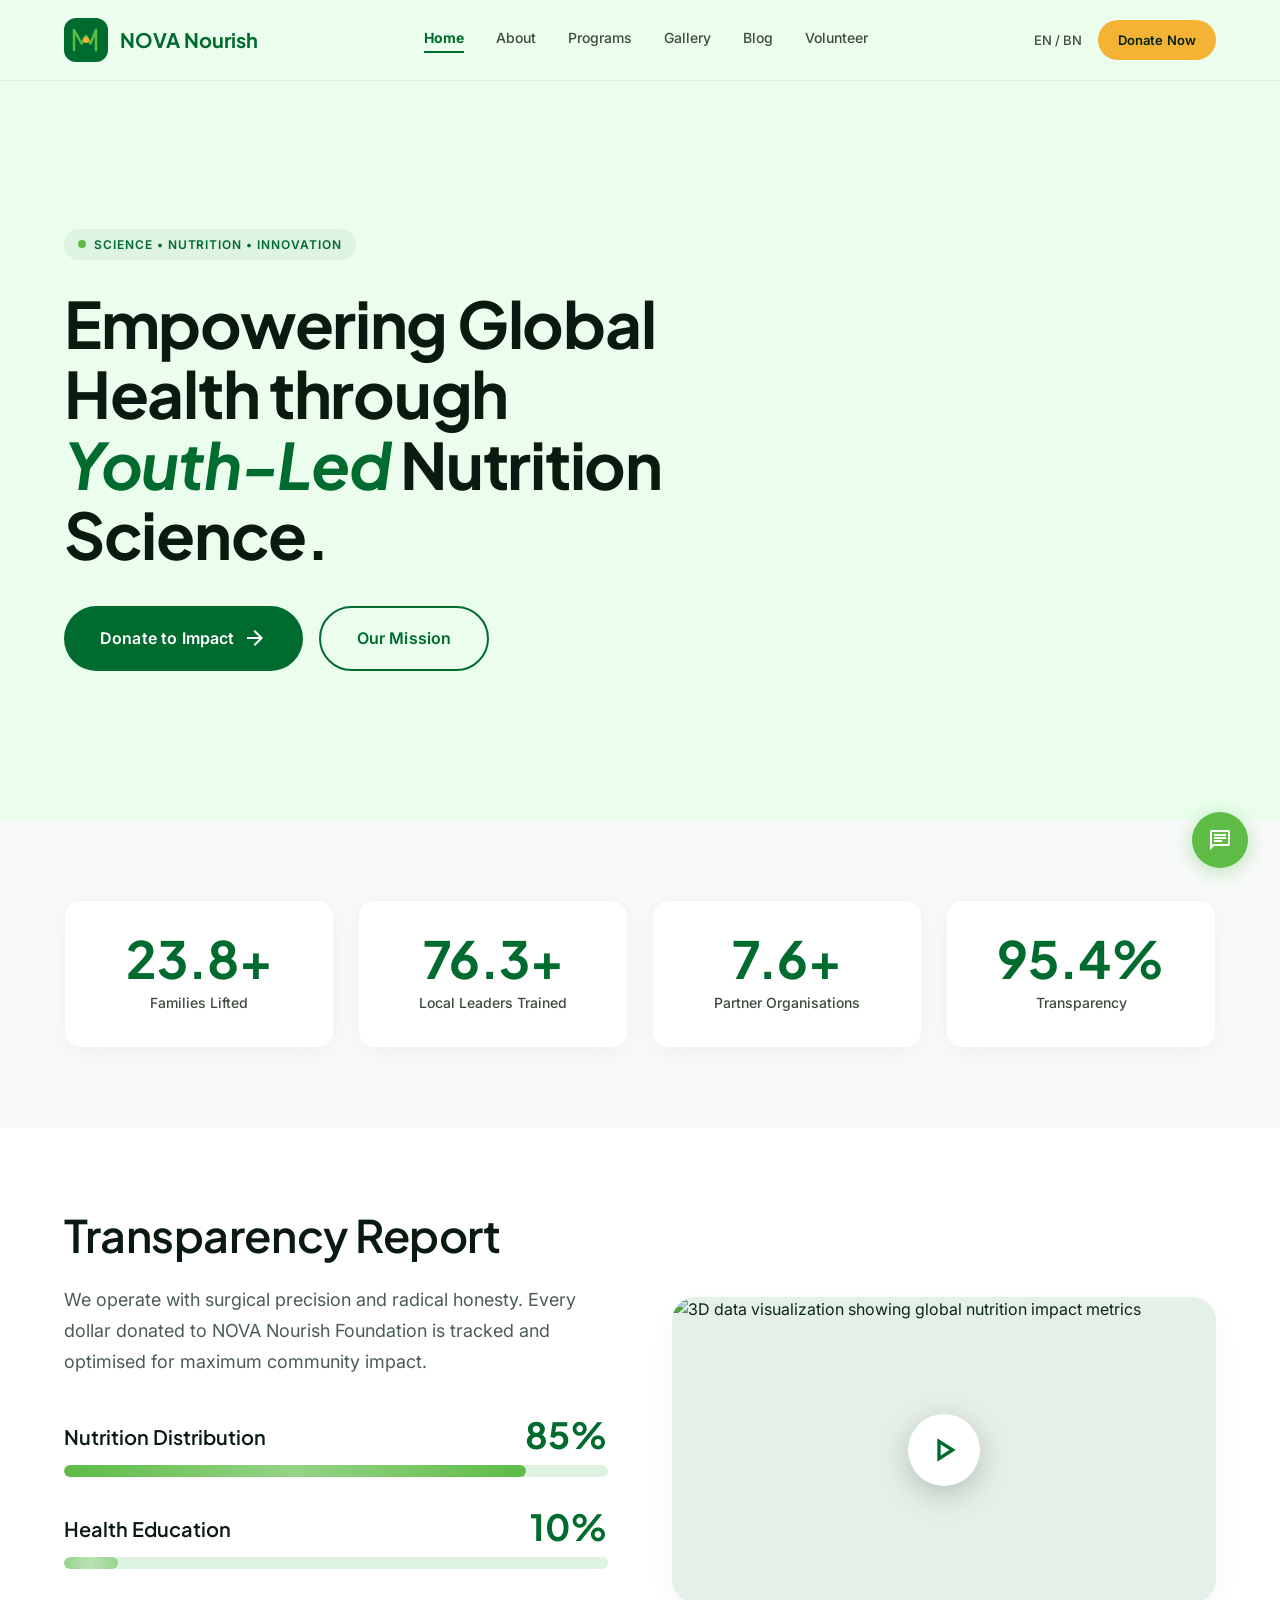
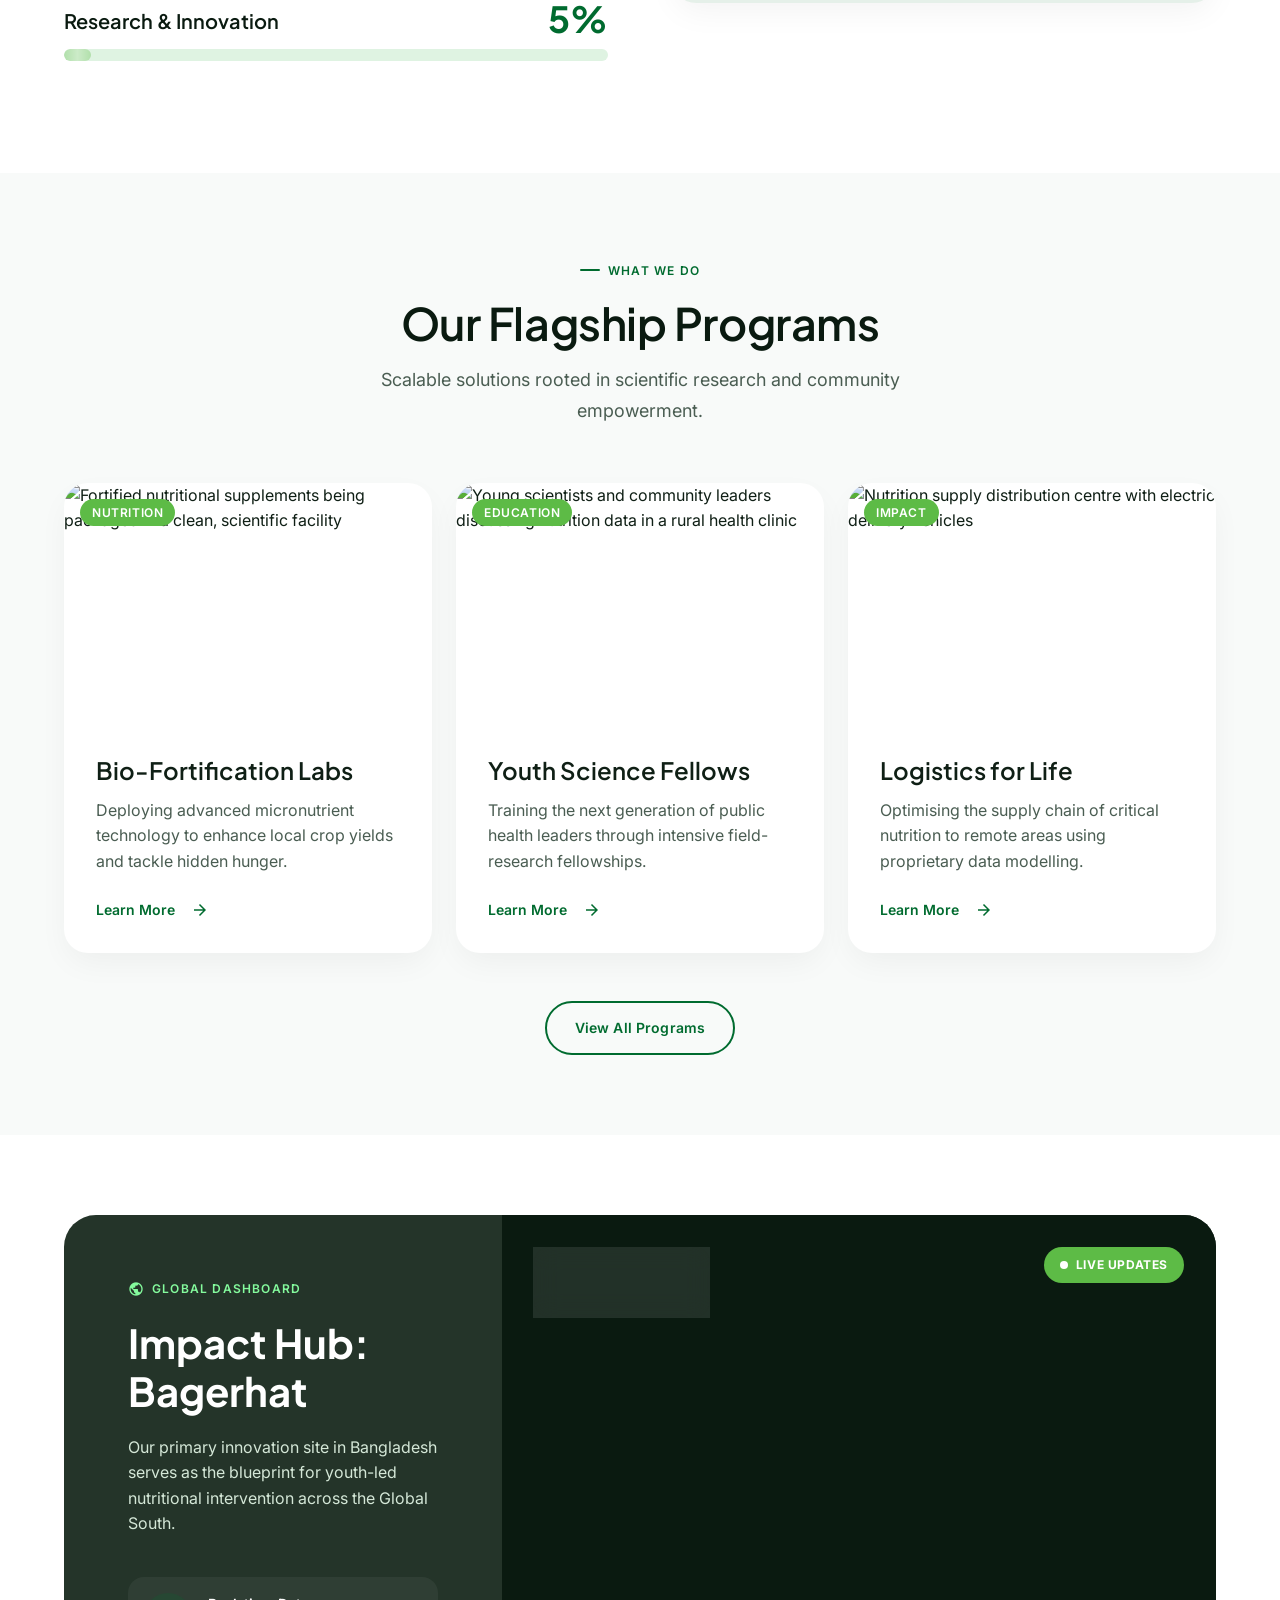
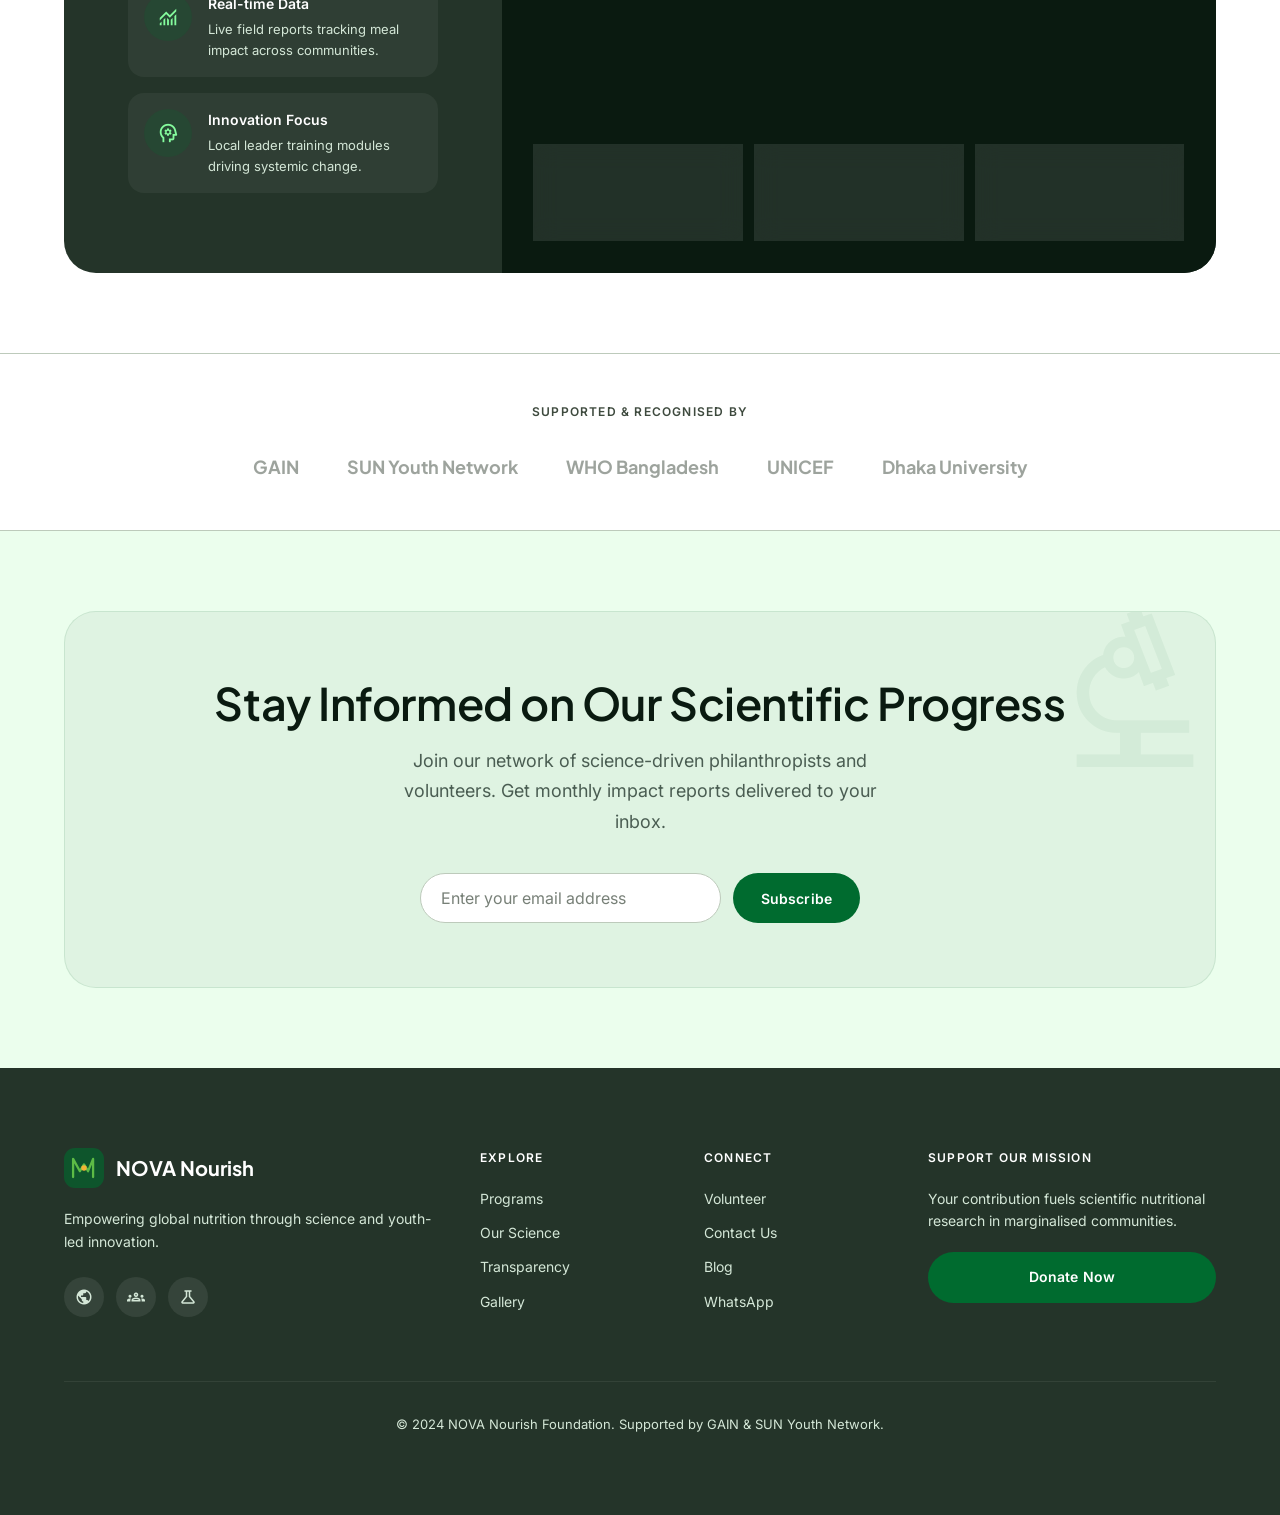
==== index.html @ ddaf90c2 "up" ====
<!DOCTYPE html>
<html lang="en" class="scroll-smooth">
<head>
  <meta charset="UTF-8"/>
  <meta name="viewport" content="width=device-width, initial-scale=1.0"/>
  <title>NOVA Nourish Foundation | Science • Nutrition • Innovation • Impact</title>
  <meta name="description" content="NOVA Nourish Foundation empowers global health through youth-led nutrition science, bio-fortification research, and community-driven impact programs in Bangladesh and beyond."/>
  <meta property="og:title" content="NOVA Nourish Foundation"/>
  <meta property="og:description" content="Empowering Global Health through Youth-Led Nutrition Science."/>

  <!-- Fonts -->
  <link rel="preconnect" href="https://fonts.googleapis.com"/>
  <link rel="preconnect" href="https://fonts.gstatic.com" crossorigin/>
  <link href="https://fonts.googleapis.com/css2?family=Inter:wght@400;500;600;700&family=Plus+Jakarta+Sans:wght@500;600;700;800&family=Material+Symbols+Outlined:opsz,wght,FILL,GRAD@20..48,100..700,0..1,-50..200&display=swap" rel="stylesheet"/>

  <!-- Styles -->
  <link rel="stylesheet" href="css/styles.css"/>
  <link rel="stylesheet" href="css/home.css"/>

  <style>
    /* Inline page overrides */
    .hero { min-height: calc(100vh - 80px); }
  </style>
</head>
<body>

<!-- ===== NAVIGATION ===== -->
<nav class="nav" role="navigation" aria-label="Main Navigation">
  <div class="nav-inner">
    <!-- Logo -->
    <a href="index.html" class="nav-logo" aria-label="NOVA Nourish Home">
      <svg width="44" height="44" viewBox="0 0 44 44" fill="none" aria-hidden="true">
        <rect width="44" height="44" rx="12" fill="#006b2f"/>
        <path d="M10 32V12l7.5 13.5L22 18l4.5 7.5L32 12v20" stroke="#5dbb46" stroke-width="2.5" stroke-linecap="round" stroke-linejoin="round"/>
        <circle cx="22" cy="22" r="3" fill="#f5b335"/>
      </svg>
      <span class="nav-logo-text">NOVA Nourish</span>
    </a>

    <!-- Desktop Links -->
    <div class="nav-links" role="menubar">
      <a href="index.html" class="nav-link" role="menuitem">Home</a>
      <a href="about.html" class="nav-link" role="menuitem">About</a>
      <a href="programs.html" class="nav-link" role="menuitem">Programs</a>
      <a href="gallery.html" class="nav-link" role="menuitem">Gallery</a>
      <a href="blog.html" class="nav-link" role="menuitem">Blog</a>
      <a href="volunteer.html" class="nav-link" role="menuitem">Volunteer</a>
    </div>

    <!-- Actions -->
    <div class="nav-actions">
      <button class="btn-lang" aria-label="Language toggle">EN / BN</button>
      <a href="donate.html" class="btn btn-gold btn-sm" data-donate aria-label="Donate Now">Donate Now</a>
      <button class="nav-hamburger" id="menuToggle" aria-label="Toggle mobile menu" aria-expanded="false">
        <span></span><span></span><span></span>
      </button>
    </div>
  </div>

  <!-- Mobile Menu -->
  <div class="nav-mobile-menu" id="mobileMenu" role="menu">
    <a href="index.html" class="nav-link">Home</a>
    <a href="about.html">About</a>
    <a href="programs.html">Programs</a>
    <a href="gallery.html">Gallery</a>
    <a href="blog.html">Blog</a>
    <a href="volunteer.html">Volunteer</a>
    <a href="donate.html" class="nav-link">Donate Now →</a>
  </div>
</nav>

<!-- ===== MAIN ===== -->
<main>

  <!-- ===== HERO SECTION ===== -->
  <section class="hero hero-section" id="hero" aria-label="Hero">
    <div class="hero-bg">
      <img
        src="https://lh3.googleusercontent.com/aida-public/[base64]"
        alt="Youth volunteers teaching nutrition science to local families in Bangladesh"
        loading="eager"
      />
    </div>
    <div class="hero-content">
      <div class="hero-inner fade-up">
        <div class="hero-eyebrow">
          <span class="hero-eyebrow-dot"></span>
          Science &bull; Nutrition &bull; Innovation
        </div>
        <h1 class="display-lg">
          Empowering Global Health through
          <span class="accent"> Youth-Led</span>
          Nutrition Science.
        </h1>
        <div class="hero-btns">
          <a href="donate.html" class="btn btn-primary btn-lg" data-donate>
            Donate to Impact
            <span class="material-symbols-outlined" aria-hidden="true">arrow_forward</span>
          </a>
          <a href="about.html" class="btn btn-secondary btn-lg">Our Mission</a>
        </div>
      </div>
    </div>
  </section>

  <!-- ===== IMPACT STATS ===== -->
  <section class="section-py bg-muted" aria-label="Impact Statistics">
    <div class="container">
      <div class="grid-4">
        <div class="stat-card fade-up">
          <span class="stat-number" data-counter="25" data-suffix="+">25+</span>
          <p class="stat-label">Families Lifted</p>
        </div>
        <div class="stat-card fade-up">
          <span class="stat-number" data-counter="80" data-suffix="+">80+</span>
          <p class="stat-label">Local Leaders Trained</p>
        </div>
        <div class="stat-card fade-up">
          <span class="stat-number" data-counter="8" data-suffix="+">8+</span>
          <p class="stat-label">Partner Organisations</p>
        </div>
        <div class="stat-card fade-up">
          <span class="stat-number" data-counter="100" data-suffix="%">100%</span>
          <p class="stat-label">Transparency</p>
        </div>
      </div>
    </div>
  </section>

  <!-- ===== TRANSPARENCY REPORT ===== -->
  <section class="section-py transparency-section" aria-label="Transparency Report">
    <div class="container">
      <div class="transparency-content">
        <!-- Text & Progress -->
        <div>
          <h2 class="headline-xl mb-md fade-up" style="color:var(--text-primary)">Transparency Report</h2>
          <p class="body-lg fade-up" style="color:var(--text-secondary); margin-bottom:40px; max-width:520px">
            We operate with surgical precision and radical honesty. Every dollar donated to NOVA Nourish Foundation is tracked and optimised for maximum community impact.
          </p>

          <div class="progress-item fade-up">
            <div class="progress-label-row">
              <span class="progress-name">Nutrition Distribution</span>
              <span class="progress-pct">85%</span>
            </div>
            <div class="progress-track">
              <div class="progress-bar" data-width="85%" style="width:0%"></div>
            </div>
          </div>

          <div class="progress-item fade-up">
            <div class="progress-label-row">
              <span class="progress-name">Health Education</span>
              <span class="progress-pct">10%</span>
            </div>
            <div class="progress-track">
              <div class="progress-bar" data-width="10%" style="width:0%; background:rgba(93,187,70,0.55)"></div>
            </div>
          </div>

          <div class="progress-item fade-up">
            <div class="progress-label-row">
              <span class="progress-name">Research & Innovation</span>
              <span class="progress-pct">5%</span>
            </div>
            <div class="progress-track">
              <div class="progress-bar" data-width="5%" style="width:0%; background:rgba(93,187,70,0.35)"></div>
            </div>
          </div>
        </div>

        <!-- Video Preview -->
        <div class="fade-up">
          <div class="video-preview">
            <img
              src="https://lh3.googleusercontent.com/aida-public/[base64]"
              alt="3D data visualization showing global nutrition impact metrics"
              loading="lazy"
            />
            <div class="video-overlay" role="button" aria-label="Play impact video" tabindex="0">
              <div class="play-btn">
                <span class="material-symbols-outlined" aria-hidden="true">play_arrow</span>
              </div>
            </div>
          </div>
        </div>
      </div>
    </div>
  </section>

  <!-- ===== FLAGSHIP PROGRAMS ===== -->
  <section class="section-py programs-section" id="programs" aria-label="Flagship Programs">
    <div class="container">
      <div class="section-header fade-up">
        <span class="eyebrow">What We Do</span>
        <h2 class="headline-xl">Our Flagship Programs</h2>
        <p class="body-lg">Scalable solutions rooted in scientific research and community empowerment.</p>
      </div>

      <div class="grid-3">
        <!-- Card 1 -->
        <article class="card fade-up" style="display:flex;flex-direction:column;">
          <div class="card-img-wrap">
            <img
              class="card-img"
              src="https://lh3.googleusercontent.com/aida-public/[base64]"
              alt="Fortified nutritional supplements being packaged in a clean, scientific facility"
              loading="lazy"
            />
            <span class="badge badge-green" style="position:absolute;top:16px;left:16px;">NUTRITION</span>
          </div>
          <div class="card-body" style="flex:1;">
            <h3 class="headline-md" style="margin-bottom:12px;">Bio-Fortification Labs</h3>
            <p class="body-md" style="color:var(--text-secondary);flex:1;margin-bottom:24px;">
              Deploying advanced micronutrient technology to enhance local crop yields and tackle hidden hunger.
            </p>
            <a href="programs.html" class="flex items-center gap-sm" style="color:var(--primary);font-weight:600;font-size:14px;transition:gap 0.2s;">
              Learn More <span class="material-symbols-outlined" aria-hidden="true" style="font-size:18px;">arrow_forward</span>
            </a>
          </div>
        </article>

        <!-- Card 2 -->
        <article class="card fade-up" style="display:flex;flex-direction:column;">
          <div class="card-img-wrap">
            <img
              class="card-img"
              src="https://lh3.googleusercontent.com/aida-public/[base64]"
              alt="Young scientists and community leaders discussing nutrition data in a rural health clinic"
              loading="lazy"
            />
            <span class="badge badge-green" style="position:absolute;top:16px;left:16px;">EDUCATION</span>
          </div>
          <div class="card-body" style="flex:1;">
            <h3 class="headline-md" style="margin-bottom:12px;">Youth Science Fellows</h3>
            <p class="body-md" style="color:var(--text-secondary);flex:1;margin-bottom:24px;">
              Training the next generation of public health leaders through intensive field-research fellowships.
            </p>
            <a href="programs.html" class="flex items-center gap-sm" style="color:var(--primary);font-weight:600;font-size:14px;transition:gap 0.2s;">
              Learn More <span class="material-symbols-outlined" aria-hidden="true" style="font-size:18px;">arrow_forward</span>
            </a>
          </div>
        </article>

        <!-- Card 3 -->
        <article class="card fade-up" style="display:flex;flex-direction:column;">
          <div class="card-img-wrap">
            <img
              class="card-img"
              src="https://lh3.googleusercontent.com/aida-public/[base64]"
              alt="Nutrition supply distribution centre with electric delivery vehicles"
              loading="lazy"
            />
            <span class="badge badge-green" style="position:absolute;top:16px;left:16px;">IMPACT</span>
          </div>
          <div class="card-body" style="flex:1;">
            <h3 class="headline-md" style="margin-bottom:12px;">Logistics for Life</h3>
            <p class="body-md" style="color:var(--text-secondary);flex:1;margin-bottom:24px;">
              Optimising the supply chain of critical nutrition to remote areas using proprietary data modelling.
            </p>
            <a href="programs.html" class="flex items-center gap-sm" style="color:var(--primary);font-weight:600;font-size:14px;transition:gap 0.2s;">
              Learn More <span class="material-symbols-outlined" aria-hidden="true" style="font-size:18px;">arrow_forward</span>
            </a>
          </div>
        </article>
      </div>

      <div style="text-align:center;margin-top:48px;">
        <a href="programs.html" class="btn btn-secondary">View All Programs</a>
      </div>
    </div>
  </section>

  <!-- ===== IMPACT HUB MAP ===== -->
  <section class="section-py" style="background:var(--surface-base);" aria-label="Impact Hub">
    <div class="container">
      <div class="impact-map-card fade-up">
        <!-- Info Panel -->
        <div class="impact-map-info">
          <div class="impact-map-eyebrow">
            <span class="material-symbols-outlined" style="font-size:16px;" aria-hidden="true">public</span>
            Global Dashboard
          </div>
          <h2 class="impact-map-title">Impact Hub:<br/>Bagerhat</h2>
          <p class="impact-map-desc">
            Our primary innovation site in Bangladesh serves as the blueprint for youth-led nutritional intervention across the Global South.
          </p>
          <div class="impact-feature">
            <div class="impact-feature-icon">
              <span class="material-symbols-outlined" aria-hidden="true">monitoring</span>
            </div>
            <div>
              <p class="impact-feature-title">Real-time Data</p>
              <p class="impact-feature-desc">Live field reports tracking meal impact across communities.</p>
            </div>
          </div>
          <div class="impact-feature">
            <div class="impact-feature-icon">
              <span class="material-symbols-outlined" aria-hidden="true">psychology</span>
            </div>
            <div>
              <p class="impact-feature-title">Innovation Focus</p>
              <p class="impact-feature-desc">Local leader training modules driving systemic change.</p>
            </div>
          </div>
        </div>

        <!-- Map Visual -->
        <div class="impact-map-visual">
          <div class="map-bg" style="background-image: url('https://lh3.googleusercontent.com/aida-public/[base64]');" aria-hidden="true"></div>
          <div class="map-overlays">
            <div class="map-top">
              <div class="map-chip">
                <p class="map-chip-label">Current Site</p>
                <p class="map-chip-value">Bagerhat District, BD</p>
              </div>
              <div class="live-badge">
                <span class="live-dot" aria-hidden="true"></span>
                Live Updates
              </div>
            </div>
            <div class="map-stats">
              <div class="map-stat">
                <p class="map-stat-label">Active Volunteers</p>
                <p class="map-stat-value">82</p>
              </div>
              <div class="map-stat">
                <p class="map-stat-label">Meals Dispatched</p>
                <p class="map-stat-value">12.4k</p>
              </div>
              <div class="map-stat" style="display:none;" id="mapStatHidden">
                <p class="map-stat-label">Health Index Improvement</p>
                <p class="map-stat-value">+18%</p>
              </div>
            </div>
          </div>
        </div>
      </div>
    </div>
  </section>

  <!-- ===== PARTNERS ===== -->
  <div class="partners-strip" aria-label="Our Partners">
    <p class="partners-label">Supported & Recognised By</p>
    <div class="partners-logos container">
      <span class="partner-logo">GAIN</span>
      <span class="partner-logo">SUN Youth Network</span>
      <span class="partner-logo">WHO Bangladesh</span>
      <span class="partner-logo">UNICEF</span>
      <span class="partner-logo">Dhaka University</span>
    </div>
  </div>

  <!-- ===== NEWSLETTER ===== -->
  <section class="section-py newsletter-section" aria-label="Newsletter Subscription">
    <div class="container">
      <div class="newsletter-card fade-up">
        <h2 class="headline-xl">Stay Informed on Our Scientific Progress</h2>
        <p class="body-lg">Join our network of science-driven philanthropists and volunteers. Get monthly impact reports delivered to your inbox.</p>
        <form class="newsletter-form" action="#" aria-label="Newsletter signup">
          <input
            type="email"
            class="form-input"
            placeholder="Enter your email address"
            aria-label="Email address"
            required
          />
          <button type="submit" class="btn btn-primary">Subscribe</button>
        </form>
      </div>
    </div>
  </section>

</main>

<!-- ===== FOOTER ===== -->
<footer class="footer" role="contentinfo">
  <div class="container">
    <div class="footer-grid">
      <!-- Brand -->
      <div>
        <div class="footer-brand">
          <svg width="40" height="40" viewBox="0 0 44 44" fill="none" aria-hidden="true">
            <rect width="44" height="44" rx="12" fill="#006b2f" opacity="0.6"/>
            <path d="M10 32V12l7.5 13.5L22 18l4.5 7.5L32 12v20" stroke="#5dbb46" stroke-width="2.5" stroke-linecap="round" stroke-linejoin="round"/>
            <circle cx="22" cy="22" r="3" fill="#f5b335"/>
          </svg>
          <span class="footer-brand-name">NOVA Nourish</span>
        </div>
        <p class="footer-tagline">Empowering global nutrition through science and youth-led innovation.</p>
        <div class="footer-socials">
          <a href="#" class="footer-social-btn" aria-label="Facebook">
            <span class="material-symbols-outlined" style="font-size:18px;" aria-hidden="true">public</span>
          </a>
          <a href="#" class="footer-social-btn" aria-label="Twitter">
            <span class="material-symbols-outlined" style="font-size:18px;" aria-hidden="true">groups</span>
          </a>
          <a href="#" class="footer-social-btn" aria-label="Science Network">
            <span class="material-symbols-outlined" style="font-size:18px;" aria-hidden="true">science</span>
          </a>
        </div>
      </div>

      <!-- Explore -->
      <div>
        <h4 class="footer-col-title">Explore</h4>
        <nav class="footer-links" aria-label="Explore navigation">
          <a href="programs.html">Programs</a>
          <a href="about.html">Our Science</a>
          <a href="about.html#transparency">Transparency</a>
          <a href="gallery.html">Gallery</a>
        </nav>
      </div>

      <!-- Connect -->
      <div>
        <h4 class="footer-col-title">Connect</h4>
        <nav class="footer-links" aria-label="Connect navigation">
          <a href="volunteer.html">Volunteer</a>
          <a href="volunteer.html#contact">Contact Us</a>
          <a href="blog.html">Blog</a>
          <a href="https://wa.me/yournumber">WhatsApp</a>
        </nav>
      </div>

      <!-- Support -->
      <div>
        <h4 class="footer-col-title">Support Our Mission</h4>
        <p style="font-size:14px;color:var(--surface-variant);margin-bottom:20px;line-height:1.6;">
          Your contribution fuels scientific nutritional research in marginalised communities.
        </p>
        <a href="donate.html" class="btn btn-primary w-full" style="justify-content:center;" data-donate>Donate Now</a>
      </div>
    </div>

    <div class="footer-bottom">
      <p>© 2024 NOVA Nourish Foundation. Supported by GAIN &amp; SUN Youth Network.</p>
    </div>
  </div>
</footer>

<!-- WhatsApp FAB -->
<a href="https://wa.me/yournumber" class="fab-whatsapp" aria-label="Chat on WhatsApp" target="_blank" rel="noopener">
  <span class="material-symbols-outlined" aria-hidden="true">chat</span>
</a>

<!-- Scripts -->
<script src="js/main.js"></script>
<script>
  // Show 3rd map stat on wider screens
  const mapStatHidden = document.getElementById('mapStatHidden');
  if (mapStatHidden && window.innerWidth >= 640) {
    mapStatHidden.style.display = 'block';
  }
</script>
</body>
</html>
---- css/styles.css ----
/* ==========================================================================
   NOVA Nourish Foundation — Vitality Science Design System
   ========================================================================== */

@import url('https://fonts.googleapis.com/css2?family=Inter:wght@400;500;600;700&family=Plus+Jakarta+Sans:wght@500;600;700;800&family=Material+Symbols+Outlined:opsz,wght,FILL,GRAD@20..48,100..700,0..1,-50..200&display=swap');

/* --------------------------------------------------------------------------
   CSS Custom Properties (Design Tokens)
   -------------------------------------------------------------------------- */
:root {
  /* Core Colors */
  --primary:              #006b2f;
  --primary-container:    #00873d;
  --on-primary:           #ffffff;
  --on-primary-container: #f7fff3;
  --primary-fixed:        #84fb9d;
  --primary-fixed-dim:    #67de84;
  --on-primary-fixed:     #00210a;
  --on-primary-fixed-variant: #005323;

  --secondary:            #106c44;
  --secondary-container:  #9ef1be;
  --on-secondary:         #ffffff;
  --on-secondary-container: #187048;

  --tertiary:             #7b5500;
  --tertiary-container:   #9b6c00;
  --on-tertiary:          #ffffff;

  --fresh-leaf:           #5dbb46;
  --nova-gold:            #f5b335;

  /* Surface Colors */
  --surface:              #ebfeed;
  --surface-bright:       #ebfeed;
  --surface-dim:          #ccdfce;
  --surface-muted:        #F8FAF9;
  --surface-base:         #ffffff;
  --surface-container:    #dff3e2;
  --surface-container-low: #e5f9e7;
  --surface-container-high: #daeddc;
  --surface-container-highest: #d4e7d7;
  --surface-variant:      #d4e7d7;
  --surface-tint:         #006d30;
  --background:           #ebfeed;

  /* Text Colors */
  --on-surface:           #0f1f15;
  --on-surface-variant:   #3e4a3e;
  --on-background:        #0f1f15;
  --text-primary:         #0a1a10;
  --text-secondary:       #4a5d52;
  --inverse-surface:      #243429;
  --inverse-on-surface:   #e2f6e5;
  --inverse-primary:      #67de84;

  /* Outline */
  --outline:              #6e7a6d;
  --outline-variant:      #bdcabb;

  /* Error */
  --error:                #ba1a1a;
  --error-container:      #ffdad6;
  --on-error:             #ffffff;
  --on-error-container:   #93000a;

  /* Typography */
  --font-display:         'Plus Jakarta Sans', sans-serif;
  --font-body:            'Inter', sans-serif;

  /* Spacing */
  --space-xs:             8px;
  --space-sm:             16px;
  --space-md:             24px;
  --space-lg:             48px;
  --space-xl:             80px;
  --gutter:               24px;
  --margin-mobile:        20px;
  --margin-desktop:       64px;
  --container-max:        1280px;

  /* Shadows */
  --shadow-soft:          0 12px 32px -4px rgba(10, 26, 16, 0.05);
  --shadow-card:          0 4px 20px rgba(0,0,0,0.04);
  --shadow-modal:         0 10px 30px rgba(0,0,0,0.08);

  /* Border Radius */
  --radius-sm:            4px;
  --radius-md:            8px;
  --radius-lg:            12px;
  --radius-xl:            16px;
  --radius-2xl:           24px;
  --radius-full:          9999px;

  /* Transitions */
  --transition-fast:      150ms ease;
  --transition-base:      200ms ease;
  --transition-slow:      500ms ease;
}

/* --------------------------------------------------------------------------
   Reset & Base
   -------------------------------------------------------------------------- */
*, *::before, *::after {
  box-sizing: border-box;
  margin: 0;
  padding: 0;
}

html {
  scroll-behavior: smooth;
  font-size: 16px;
}

body {
  font-family: var(--font-body);
  background-color: var(--surface);
  color: var(--on-surface);
  line-height: 1.6;
  -webkit-font-smoothing: antialiased;
  -moz-osx-font-smoothing: grayscale;
}

img {
  display: block;
  max-width: 100%;
}

a {
  text-decoration: none;
  color: inherit;
}

ul, ol {
  list-style: none;
}

button {
  cursor: pointer;
  border: none;
  background: none;
  font-family: inherit;
}

input, textarea, select {
  font-family: inherit;
  outline: none;
}

/* --------------------------------------------------------------------------
   Material Symbols
   -------------------------------------------------------------------------- */
.material-symbols-outlined {
  font-variation-settings: 'FILL' 0, 'wght' 400, 'GRAD' 0, 'opsz' 24;
  vertical-align: middle;
  display: inline-flex;
  align-items: center;
  justify-content: center;
}

/* --------------------------------------------------------------------------
   Typography Scale
   -------------------------------------------------------------------------- */
.display-lg {
  font-family: var(--font-display);
  font-size: clamp(40px, 5vw, 64px);
  font-weight: 700;
  line-height: 1.1;
  letter-spacing: -0.02em;
}

.headline-xl {
  font-family: var(--font-display);
  font-size: clamp(32px, 3.5vw, 48px);
  font-weight: 600;
  line-height: 1.2;
  letter-spacing: -0.01em;
}

.headline-lg {
  font-family: var(--font-display);
  font-size: 32px;
  font-weight: 600;
  line-height: 1.25;
}

.headline-md {
  font-family: var(--font-display);
  font-size: 24px;
  font-weight: 600;
  line-height: 1.3;
}

.headline-sm {
  font-family: var(--font-display);
  font-size: 20px;
  font-weight: 600;
  line-height: 1.3;
}

.body-lg {
  font-size: 18px;
  font-weight: 400;
  line-height: 1.7;
}

.body-md {
  font-size: 16px;
  font-weight: 400;
  line-height: 1.6;
}

.label-lg {
  font-size: 16px;
  font-weight: 600;
  letter-spacing: 0.01em;
}

.label-md {
  font-size: 14px;
  font-weight: 500;
  letter-spacing: 0.01em;
}

.label-sm {
  font-size: 12px;
  font-weight: 600;
  letter-spacing: 0.05em;
}

/* --------------------------------------------------------------------------
   Layout Utilities
   -------------------------------------------------------------------------- */
.container {
  max-width: var(--container-max);
  margin-inline: auto;
  padding-inline: var(--margin-mobile);
}

@media (min-width: 768px) {
  .container {
    padding-inline: var(--margin-desktop);
  }
}

.section-py {
  padding-block: var(--space-lg);
}

@media (min-width: 768px) {
  .section-py {
    padding-block: var(--space-xl);
  }
}

/* --------------------------------------------------------------------------
   Navigation
   -------------------------------------------------------------------------- */
.nav {
  position: fixed;
  top: 0;
  width: 100%;
  z-index: 100;
  background: rgba(235, 254, 237, 0.85);
  backdrop-filter: blur(20px);
  -webkit-backdrop-filter: blur(20px);
  border-bottom: 1px solid rgba(110, 122, 109, 0.1);
  transition: background var(--transition-base), box-shadow var(--transition-base);
}

.nav.scrolled {
  background: rgba(235, 254, 237, 0.95);
  box-shadow: 0 2px 20px rgba(0,0,0,0.05);
}

.nav-inner {
  display: flex;
  justify-content: space-between;
  align-items: center;
  height: 80px;
  max-width: var(--container-max);
  margin-inline: auto;
  padding-inline: var(--margin-mobile);
}

@media (min-width: 768px) {
  .nav-inner {
    padding-inline: var(--margin-desktop);
  }
}

.nav-logo {
  display: flex;
  align-items: center;
  gap: 12px;
  text-decoration: none;
}

.nav-logo img {
  height: 48px;
  width: auto;
}

.nav-logo-text {
  font-family: var(--font-display);
  font-size: 20px;
  font-weight: 700;
  color: var(--primary);
  display: none;
}

@media (min-width: 1024px) {
  .nav-logo-text {
    display: block;
  }
}

.nav-links {
  display: none;
  gap: 32px;
  align-items: center;
}

@media (min-width: 768px) {
  .nav-links {
    display: flex;
  }
}

.nav-link {
  font-size: 14px;
  font-weight: 500;
  color: var(--on-surface-variant);
  text-decoration: none;
  transition: color var(--transition-base);
  position: relative;
  padding-bottom: 4px;
}

.nav-link::after {
  content: '';
  position: absolute;
  bottom: 0;
  left: 0;
  width: 0;
  height: 2px;
  background: var(--primary);
  transition: width var(--transition-base);
}

.nav-link:hover {
  color: var(--primary);
}

.nav-link:hover::after,
.nav-link.active::after {
  width: 100%;
}

.nav-link.active {
  color: var(--primary);
  font-weight: 700;
}

.nav-actions {
  display: flex;
  align-items: center;
  gap: 16px;
}

.btn-lang {
  font-size: 13px;
  font-weight: 500;
  color: var(--on-surface-variant);
  display: none;
}

@media (min-width: 640px) {
  .btn-lang {
    display: block;
  }
}

/* Mobile Menu */
.nav-hamburger {
  display: flex;
  flex-direction: column;
  gap: 5px;
  cursor: pointer;
  padding: 8px;
}

@media (min-width: 768px) {
  .nav-hamburger {
    display: none;
  }
}

.nav-hamburger span {
  display: block;
  width: 24px;
  height: 2px;
  background: var(--on-surface);
  transition: var(--transition-base);
  border-radius: 2px;
}

.nav-hamburger.open span:nth-child(1) {
  transform: translateY(7px) rotate(45deg);
}
.nav-hamburger.open span:nth-child(2) {
  opacity: 0;
}
.nav-hamburger.open span:nth-child(3) {
  transform: translateY(-7px) rotate(-45deg);
}

.nav-mobile-menu {
  display: none;
  background: rgba(235, 254, 237, 0.98);
  backdrop-filter: blur(20px);
  padding: 24px var(--margin-mobile);
  border-top: 1px solid var(--outline-variant);
}

.nav-mobile-menu.open {
  display: block;
}

.nav-mobile-menu a {
  display: block;
  padding: 12px 0;
  font-size: 16px;
  font-weight: 500;
  color: var(--on-surface-variant);
  border-bottom: 1px solid var(--outline-variant);
  transition: color var(--transition-base);
}

.nav-mobile-menu a:hover,
.nav-mobile-menu a.active {
  color: var(--primary);
}

/* --------------------------------------------------------------------------
   Buttons
   -------------------------------------------------------------------------- */
.btn {
  display: inline-flex;
  align-items: center;
  justify-content: center;
  gap: 8px;
  padding: 14px 28px;
  border-radius: var(--radius-full);
  font-family: var(--font-body);
  font-size: 14px;
  font-weight: 600;
  letter-spacing: 0.01em;
  cursor: pointer;
  transition: all var(--transition-base);
  white-space: nowrap;
  text-decoration: none;
  border: none;
}

.btn-primary {
  background: var(--primary);
  color: var(--on-primary);
}

.btn-primary:hover {
  background: var(--primary-container);
  box-shadow: 0 8px 24px rgba(0, 107, 47, 0.3);
  transform: translateY(-1px);
}

.btn-primary:active {
  transform: translateY(0) scale(0.98);
}

.btn-secondary {
  background: transparent;
  color: var(--primary);
  border: 2px solid var(--primary);
}

.btn-secondary:hover {
  background: rgba(0, 107, 47, 0.05);
}

.btn-gold {
  background: var(--nova-gold);
  color: var(--on-primary-fixed);
}

.btn-gold:hover {
  box-shadow: 0 8px 24px rgba(245, 179, 53, 0.35);
  transform: scale(1.04);
}

.btn-gold:active {
  transform: scale(0.96);
}

.btn-sm {
  padding: 10px 20px;
  font-size: 13px;
}

.btn-lg {
  padding: 18px 36px;
  font-size: 16px;
}

/* --------------------------------------------------------------------------
   Cards
   -------------------------------------------------------------------------- */
.card {
  background: var(--surface-base);
  border-radius: var(--radius-2xl);
  box-shadow: var(--shadow-soft);
  overflow: hidden;
  transition: transform var(--transition-base), box-shadow var(--transition-base);
}

.card:hover {
  transform: translateY(-4px);
  box-shadow: 0 20px 48px rgba(10, 26, 16, 0.1);
}

.card-img {
  width: 100%;
  height: 240px;
  object-fit: cover;
  transition: transform var(--transition-slow);
}

.card:hover .card-img {
  transform: scale(1.05);
}

.card-img-wrap {
  overflow: hidden;
  position: relative;
}

.card-body {
  padding: 32px;
  display: flex;
  flex-direction: column;
  flex: 1;
}

/* --------------------------------------------------------------------------
   Badge / Chip
   -------------------------------------------------------------------------- */
.badge {
  display: inline-flex;
  align-items: center;
  padding: 4px 12px;
  border-radius: var(--radius-full);
  font-size: 12px;
  font-weight: 600;
  letter-spacing: 0.05em;
}

.badge-green {
  background: var(--fresh-leaf);
  color: var(--on-primary);
}

.badge-primary {
  background: rgba(0, 107, 47, 0.1);
  color: var(--primary);
}

.badge-gold {
  background: rgba(245, 179, 53, 0.15);
  color: #7b5500;
}

/* --------------------------------------------------------------------------
   Forms
   -------------------------------------------------------------------------- */
.form-input {
  width: 100%;
  padding: 14px 20px;
  border: 1px solid var(--outline-variant);
  border-radius: var(--radius-full);
  font-size: 16px;
  color: var(--on-surface);
  background: var(--surface-base);
  transition: border-color var(--transition-base), box-shadow var(--transition-base);
}

.form-input:focus {
  border-color: var(--primary);
  box-shadow: 0 0 0 3px rgba(0, 107, 47, 0.12);
}

.form-input::placeholder {
  color: var(--on-surface-variant);
  opacity: 0.7;
}

.form-label {
  display: block;
  font-size: 14px;
  font-weight: 500;
  color: var(--on-surface-variant);
  margin-bottom: 6px;
}

.form-select {
  appearance: none;
  background-image: url("data:image/svg+xml,%3Csvg xmlns='http://www.w3.org/2000/svg' width='16' height='16' viewBox='0 0 24 24' fill='none' stroke='%233e4a3e' stroke-width='2'%3E%3Cpolyline points='6 9 12 15 18 9'%3E%3C/polyline%3E%3C/svg%3E");
  background-repeat: no-repeat;
  background-position: right 16px center;
  padding-right: 48px;
}

textarea.form-input {
  border-radius: var(--radius-lg);
  resize: vertical;
  min-height: 120px;
}

/* --------------------------------------------------------------------------
   Progress Bars
   -------------------------------------------------------------------------- */
.progress-track {
  height: 12px;
  background: var(--surface-container);
  border-radius: var(--radius-full);
  overflow: hidden;
  position: relative;
}

.progress-bar {
  height: 100%;
  border-radius: var(--radius-full);
  background: var(--fresh-leaf);
  position: relative;
  transition: width 1.2s cubic-bezier(0.25, 1, 0.5, 1);
}

.progress-bar::after {
  content: '';
  position: absolute;
  inset: 0;
  background: linear-gradient(90deg, transparent, rgba(255,255,255,0.35), transparent);
  animation: sweep 2.5s infinite;
}

@keyframes sweep {
  0% { transform: translateX(-200%); }
  100% { transform: translateX(200%); }
}

/* --------------------------------------------------------------------------
   Section Header
   -------------------------------------------------------------------------- */
.section-header {
  text-align: center;
  margin-bottom: 56px;
}

.section-header .eyebrow {
  display: inline-flex;
  align-items: center;
  gap: 8px;
  font-size: 12px;
  font-weight: 600;
  letter-spacing: 0.1em;
  text-transform: uppercase;
  color: var(--primary);
  margin-bottom: 16px;
}

.section-header .eyebrow::before {
  content: '';
  display: inline-block;
  width: 20px;
  height: 2px;
  background: var(--primary);
  border-radius: 2px;
}

.section-header h2 {
  color: var(--text-primary);
  margin-bottom: 16px;
}

.section-header p {
  color: var(--text-secondary);
  max-width: 600px;
  margin-inline: auto;
}

/* --------------------------------------------------------------------------
   Stats
   -------------------------------------------------------------------------- */
.stat-card {
  background: var(--surface-base);
  padding: 32px 24px;
  border-radius: var(--radius-xl);
  text-align: center;
  box-shadow: var(--shadow-card);
  border: 1px solid rgba(110, 122, 109, 0.08);
  transition: transform var(--transition-base);
}

.stat-card:hover {
  transform: translateY(-4px);
}

.stat-number {
  font-family: var(--font-display);
  font-size: clamp(40px, 4vw, 56px);
  font-weight: 700;
  color: var(--primary);
  line-height: 1;
  margin-bottom: 8px;
  display: block;
  transition: transform var(--transition-base);
}

.stat-card:hover .stat-number {
  transform: scale(1.1);
}

.stat-label {
  font-size: 14px;
  font-weight: 500;
  color: var(--on-surface-variant);
}

/* --------------------------------------------------------------------------
   Footer
   -------------------------------------------------------------------------- */
.footer {
  background: var(--inverse-surface);
  color: var(--surface-base);
  padding-block: var(--space-xl);
}

.footer-grid {
  display: grid;
  grid-template-columns: 1fr;
  gap: 40px;
}

@media (min-width: 768px) {
  .footer-grid {
    grid-template-columns: 2fr 1fr 1fr 1.5fr;
    gap: 32px;
  }
}

.footer-brand {
  display: flex;
  align-items: center;
  gap: 12px;
  margin-bottom: 20px;
}

.footer-brand img {
  height: 40px;
  width: auto;
  filter: brightness(0) invert(1);
}

.footer-brand-name {
  font-family: var(--font-display);
  font-size: 20px;
  font-weight: 700;
}

.footer-tagline {
  font-size: 14px;
  color: var(--surface-variant);
  line-height: 1.6;
  margin-bottom: 24px;
}

.footer-socials {
  display: flex;
  gap: 12px;
}

.footer-social-btn {
  width: 40px;
  height: 40px;
  border-radius: 50%;
  background: rgba(255,255,255,0.08);
  display: flex;
  align-items: center;
  justify-content: center;
  color: var(--surface-variant);
  transition: all var(--transition-base);
  text-decoration: none;
}

.footer-social-btn:hover {
  background: var(--primary);
  color: white;
}

.footer-col-title {
  font-size: 12px;
  font-weight: 600;
  letter-spacing: 0.1em;
  text-transform: uppercase;
  color: var(--on-primary);
  margin-bottom: 20px;
}

.footer-links {
  display: flex;
  flex-direction: column;
  gap: 12px;
}

.footer-links a {
  font-size: 14px;
  color: var(--surface-variant);
  transition: color var(--transition-base);
  text-decoration: none;
}

.footer-links a:hover {
  color: var(--primary-fixed-dim);
}

.footer-bottom {
  margin-top: 64px;
  padding-top: 32px;
  border-top: 1px solid rgba(110, 122, 109, 0.2);
  text-align: center;
  font-size: 13px;
  color: var(--surface-variant);
}

/* --------------------------------------------------------------------------
   WhatsApp FAB
   -------------------------------------------------------------------------- */
.fab-whatsapp {
  position: fixed;
  bottom: 32px;
  right: 32px;
  z-index: 99;
  width: 56px;
  height: 56px;
  border-radius: 50%;
  background: var(--fresh-leaf);
  color: white;
  display: flex;
  align-items: center;
  justify-content: center;
  text-decoration: none;
  box-shadow: 0 4px 20px rgba(93, 187, 70, 0.4);
  transition: transform var(--transition-base), box-shadow var(--transition-base);
}

.fab-whatsapp:hover {
  transform: scale(1.12);
  box-shadow: 0 8px 32px rgba(93, 187, 70, 0.5);
}

.fab-whatsapp:active {
  transform: scale(0.94);
}

/* --------------------------------------------------------------------------
   Hero
   -------------------------------------------------------------------------- */
.hero {
  position: relative;
  min-height: 90vh;
  display: flex;
  align-items: center;
  overflow: hidden;
}

.hero-bg {
  position: absolute;
  inset: 0;
  z-index: 0;
}

.hero-bg img {
  width: 100%;
  height: 100%;
  object-fit: cover;
}

.hero-bg::after {
  content: '';
  position: absolute;
  inset: 0;
  background: linear-gradient(to right, var(--background) 30%, rgba(235, 254, 237, 0.6) 65%, transparent);
}

.hero-content {
  position: relative;
  z-index: 1;
  max-width: var(--container-max);
  margin-inline: auto;
  padding-inline: var(--margin-mobile);
  width: 100%;
}

@media (min-width: 768px) {
  .hero-content {
    padding-inline: var(--margin-desktop);
  }
}

.hero-inner {
  max-width: 650px;
}

.hero-eyebrow {
  display: inline-flex;
  align-items: center;
  gap: 8px;
  padding: 6px 14px;
  background: var(--surface-container);
  border-radius: var(--radius-full);
  color: var(--primary);
  font-size: 12px;
  font-weight: 600;
  letter-spacing: 0.08em;
  text-transform: uppercase;
  margin-bottom: 28px;
}

.hero-eyebrow-dot {
  width: 8px;
  height: 8px;
  border-radius: 50%;
  background: var(--fresh-leaf);
}

.hero h1 {
  color: var(--text-primary);
  margin-bottom: 36px;
  line-height: 1.1;
}

.hero h1 .accent {
  color: var(--primary);
  font-style: italic;
}

.hero-btns {
  display: flex;
  flex-wrap: wrap;
  gap: 16px;
}

/* --------------------------------------------------------------------------
   Impact Map / Dark Section
   -------------------------------------------------------------------------- */
.dark-section {
  background: var(--inverse-surface);
  color: var(--on-primary);
  border-radius: var(--radius-2xl);
  overflow: hidden;
}

/* --------------------------------------------------------------------------
   Scroll Animations
   -------------------------------------------------------------------------- */
.fade-up {
  opacity: 0;
  transform: translateY(30px);
  transition: opacity 0.7s ease, transform 0.7s ease;
}

.fade-up.visible {
  opacity: 1;
  transform: translateY(0);
}

.fade-up:nth-child(1) { transition-delay: 0ms; }
.fade-up:nth-child(2) { transition-delay: 100ms; }
.fade-up:nth-child(3) { transition-delay: 200ms; }
.fade-up:nth-child(4) { transition-delay: 300ms; }

/* --------------------------------------------------------------------------
   Page Hero (inner pages)
   -------------------------------------------------------------------------- */
.page-hero {
  padding-top: 120px;
  padding-bottom: var(--space-lg);
  background: var(--surface);
  border-bottom: 1px solid var(--outline-variant);
}

.page-hero h1 {
  color: var(--text-primary);
  margin-bottom: 16px;
}

.page-hero p {
  color: var(--text-secondary);
  max-width: 600px;
}

/* --------------------------------------------------------------------------
   Tab Navigation
   -------------------------------------------------------------------------- */
.tab-nav {
  display: flex;
  gap: 4px;
  background: var(--surface-container-low);
  padding: 6px;
  border-radius: var(--radius-full);
  overflow-x: auto;
  scrollbar-width: none;
}

.tab-nav::-webkit-scrollbar { display: none; }

.tab-btn {
  flex: 1;
  min-width: fit-content;
  padding: 10px 20px;
  border-radius: var(--radius-full);
  font-size: 14px;
  font-weight: 500;
  color: var(--on-surface-variant);
  background: transparent;
  border: none;
  cursor: pointer;
  transition: all var(--transition-base);
  white-space: nowrap;
}

.tab-btn.active {
  background: var(--surface-base);
  color: var(--primary);
  font-weight: 600;
  box-shadow: var(--shadow-card);
}

/* --------------------------------------------------------------------------
   Table
   -------------------------------------------------------------------------- */
.data-table {
  width: 100%;
  border-collapse: collapse;
}

.data-table th {
  padding: 12px 16px;
  text-align: left;
  font-size: 12px;
  font-weight: 600;
  letter-spacing: 0.08em;
  text-transform: uppercase;
  color: var(--on-surface-variant);
  border-bottom: 2px solid var(--outline-variant);
}

.data-table td {
  padding: 16px;
  font-size: 14px;
  border-bottom: 1px solid var(--outline-variant);
}

.data-table tr:hover td {
  background: var(--surface-container-low);
}

/* --------------------------------------------------------------------------
   Notification / Toast
   -------------------------------------------------------------------------- */
.toast {
  position: fixed;
  bottom: 32px;
  left: 50%;
  transform: translateX(-50%) translateY(100px);
  background: var(--inverse-surface);
  color: var(--inverse-on-surface);
  padding: 14px 24px;
  border-radius: var(--radius-full);
  font-size: 14px;
  font-weight: 500;
  box-shadow: var(--shadow-modal);
  transition: transform 0.4s cubic-bezier(0.34, 1.56, 0.64, 1);
  z-index: 200;
}

.toast.show {
  transform: translateX(-50%) translateY(0);
}

/* --------------------------------------------------------------------------
   Responsive Grid Helpers
   -------------------------------------------------------------------------- */
.grid-2 { display: grid; grid-template-columns: 1fr; gap: var(--gutter); }
.grid-3 { display: grid; grid-template-columns: 1fr; gap: var(--gutter); }
.grid-4 { display: grid; grid-template-columns: 1fr 1fr; gap: var(--gutter); }

@media (min-width: 640px) {
  .grid-3 { grid-template-columns: repeat(2, 1fr); }
}

@media (min-width: 768px) {
  .grid-2 { grid-template-columns: repeat(2, 1fr); }
  .grid-3 { grid-template-columns: repeat(3, 1fr); }
  .grid-4 { grid-template-columns: repeat(4, 1fr); }
}

/* --------------------------------------------------------------------------
   Utility Classes
   -------------------------------------------------------------------------- */
.text-primary  { color: var(--primary); }
.text-secondary-color { color: var(--text-secondary); }
.text-muted    { color: var(--on-surface-variant); }
.text-gold     { color: var(--nova-gold); }
.text-center   { text-align: center; }
.text-white    { color: #fff; }

.bg-surface    { background: var(--surface); }
.bg-base       { background: var(--surface-base); }
.bg-muted      { background: var(--surface-muted); }
.bg-primary    { background: var(--primary); }

.flex          { display: flex; }
.flex-col      { flex-direction: column; }
.items-center  { align-items: center; }
.justify-center { justify-content: center; }
.justify-between { justify-content: space-between; }
.gap-sm        { gap: var(--space-sm); }
.gap-md        { gap: var(--space-md); }
.flex-wrap     { flex-wrap: wrap; }

.hidden        { display: none; }
.sr-only       { position: absolute; width: 1px; height: 1px; overflow: hidden; clip: rect(0,0,0,0); }

.rounded-full  { border-radius: var(--radius-full); }
.rounded-xl    { border-radius: var(--radius-xl); }
.rounded-2xl   { border-radius: var(--radius-2xl); }

.shadow-soft   { box-shadow: var(--shadow-soft); }
.shadow-card   { box-shadow: var(--shadow-card); }

.mb-sm { margin-bottom: var(--space-sm); }
.mb-md { margin-bottom: var(--space-md); }
.mb-lg { margin-bottom: var(--space-lg); }

.mt-lg { margin-top: var(--space-lg); }

.w-full { width: 100%; }
.max-w-xl { max-width: 600px; }
.max-w-2xl { max-width: 800px; }
.mx-auto { margin-inline: auto; }

.overflow-hidden { overflow: hidden; }
.relative { position: relative; }
.absolute { position: absolute; }
.inset-0 { inset: 0; }
.z-10 { z-index: 10; }

/* Animate pulse dot */
@keyframes pulse {
  0%, 100% { opacity: 1; }
  50% { opacity: 0.5; }
}
.animate-pulse { animation: pulse 2s infinite; }
---- css/home.css ----
/* ==========================================================================
   NOVA Nourish Foundation — Home Page Styles
   ========================================================================== */

/* --------------------------------------------------------------------------
   Hero Section
   -------------------------------------------------------------------------- */
.hero-section {
  padding-top: 80px; /* nav height offset */
}

/* --------------------------------------------------------------------------
   Transparency Report Section
   -------------------------------------------------------------------------- */
.transparency-section {
  background: var(--surface-base);
}

.transparency-content {
  display: grid;
  grid-template-columns: 1fr;
  gap: 64px;
  align-items: center;
}

@media (min-width: 768px) {
  .transparency-content {
    grid-template-columns: 1fr 1fr;
  }
}

.progress-item {
  margin-bottom: 32px;
}

.progress-label-row {
  display: flex;
  justify-content: space-between;
  align-items: flex-end;
  margin-bottom: 12px;
}

.progress-name {
  font-family: var(--font-display);
  font-size: 20px;
  font-weight: 600;
  color: var(--text-primary);
}

.progress-pct {
  font-family: var(--font-display);
  font-size: 36px;
  font-weight: 700;
  color: var(--primary);
  line-height: 1;
}

.video-preview {
  position: relative;
  border-radius: var(--radius-2xl);
  overflow: hidden;
  aspect-ratio: 16/9;
  box-shadow: var(--shadow-soft);
}

.video-preview img {
  width: 100%;
  height: 100%;
  object-fit: cover;
}

.video-overlay {
  position: absolute;
  inset: 0;
  background: rgba(0, 107, 47, 0.1);
  display: flex;
  align-items: center;
  justify-content: center;
  cursor: pointer;
  transition: background var(--transition-base);
}

.video-overlay:hover {
  background: rgba(0, 107, 47, 0.2);
}

.play-btn {
  width: 72px;
  height: 72px;
  border-radius: 50%;
  background: white;
  display: flex;
  align-items: center;
  justify-content: center;
  box-shadow: 0 8px 32px rgba(0,0,0,0.2);
  transition: transform var(--transition-base);
}

.video-overlay:hover .play-btn {
  transform: scale(1.1);
}

.play-btn .material-symbols-outlined {
  font-size: 40px;
  color: var(--primary);
}

/* --------------------------------------------------------------------------
   Programs Section
   -------------------------------------------------------------------------- */
.programs-section {
  background: var(--surface-muted);
}

/* --------------------------------------------------------------------------
   Impact Map Section
   -------------------------------------------------------------------------- */
.impact-map-section {
  background: var(--surface-base);
}

.impact-map-card {
  background: var(--inverse-surface);
  border-radius: 32px;
  overflow: hidden;
  display: flex;
  flex-direction: column;
}

@media (min-width: 1024px) {
  .impact-map-card {
    flex-direction: row;
  }
}

.impact-map-info {
  padding: 48px;
  display: flex;
  flex-direction: column;
  justify-content: center;
  flex: 0 0 auto;
}

@media (min-width: 1024px) {
  .impact-map-info {
    width: 38%;
    padding: 64px;
  }
}

.impact-map-eyebrow {
  display: flex;
  align-items: center;
  gap: 8px;
  color: var(--primary-fixed);
  font-size: 12px;
  font-weight: 600;
  letter-spacing: 0.1em;
  text-transform: uppercase;
  margin-bottom: 20px;
}

.impact-map-title {
  font-family: var(--font-display);
  font-size: 40px;
  font-weight: 700;
  color: var(--on-primary);
  margin-bottom: 20px;
  line-height: 1.2;
}

.impact-map-desc {
  font-size: 16px;
  color: var(--surface-variant);
  line-height: 1.6;
  margin-bottom: 40px;
}

.impact-feature {
  display: flex;
  align-items: flex-start;
  gap: 16px;
  padding: 16px;
  background: rgba(255,255,255,0.05);
  border-radius: var(--radius-xl);
  margin-bottom: 16px;
}

.impact-feature-icon {
  width: 48px;
  height: 48px;
  border-radius: 50%;
  background: rgba(0, 107, 47, 0.2);
  display: flex;
  align-items: center;
  justify-content: center;
  flex-shrink: 0;
}

.impact-feature-icon .material-symbols-outlined {
  color: var(--primary-fixed);
  font-size: 22px;
}

.impact-feature-title {
  font-weight: 600;
  color: var(--on-primary);
  margin-bottom: 4px;
  font-size: 14px;
}

.impact-feature-desc {
  font-size: 13px;
  color: var(--surface-variant);
}

.impact-map-visual {
  flex: 1;
  min-height: 400px;
  position: relative;
  background: #0a1a10;
}

.map-bg {
  position: absolute;
  inset: 0;
  background-size: cover;
  background-position: center;
  opacity: 0.45;
}

.map-overlays {
  position: absolute;
  inset: 0;
  padding: 32px;
  display: flex;
  flex-direction: column;
  justify-content: space-between;
}

.map-top {
  display: flex;
  justify-content: space-between;
  align-items: flex-start;
}

.map-chip {
  background: rgba(255,255,255,0.1);
  backdrop-filter: blur(12px);
  border: 1px solid rgba(255,255,255,0.1);
  padding: 12px 16px;
  border-radius: var(--radius-xl);
}

.map-chip-label {
  font-size: 11px;
  letter-spacing: 0.08em;
  font-weight: 600;
  text-transform: uppercase;
  color: var(--surface-variant);
  margin-bottom: 4px;
}

.map-chip-value {
  font-weight: 700;
  color: white;
  font-size: 14px;
}

.live-badge {
  display: flex;
  align-items: center;
  gap: 8px;
  padding: 8px 16px;
  background: var(--fresh-leaf);
  border-radius: var(--radius-full);
  font-size: 12px;
  font-weight: 700;
  color: white;
  letter-spacing: 0.05em;
  text-transform: uppercase;
}

.live-dot {
  width: 8px;
  height: 8px;
  border-radius: 50%;
  background: white;
  animation: pulse 2s infinite;
}

.map-stats {
  display: grid;
  grid-template-columns: repeat(2, 1fr);
  gap: 12px;
}

@media (min-width: 640px) {
  .map-stats {
    grid-template-columns: repeat(3, 1fr);
  }
}

.map-stat {
  background: rgba(255,255,255,0.1);
  backdrop-filter: blur(12px);
  border: 1px solid rgba(255,255,255,0.1);
  padding: 16px;
  border-radius: var(--radius-xl);
}

.map-stat-label {
  font-size: 11px;
  color: var(--surface-variant);
  margin-bottom: 6px;
  font-weight: 500;
}

.map-stat-value {
  font-family: var(--font-display);
  font-size: 24px;
  font-weight: 700;
  color: white;
}

/* --------------------------------------------------------------------------
   Newsletter Section
   -------------------------------------------------------------------------- */
.newsletter-section {
  background: var(--surface);
}

.newsletter-card {
  background: var(--surface-container);
  border-radius: 32px;
  padding: 64px 48px;
  text-align: center;
  border: 1px solid rgba(0, 107, 47, 0.1);
  position: relative;
  overflow: hidden;
}

.newsletter-card::before {
  content: 'biotech';
  font-family: 'Material Symbols Outlined';
  font-size: 200px;
  color: var(--primary);
  opacity: 0.05;
  position: absolute;
  top: -20px;
  right: -20px;
  pointer-events: none;
  line-height: 1;
}

.newsletter-card h2 {
  color: var(--text-primary);
  margin-bottom: 16px;
}

.newsletter-card p {
  color: var(--text-secondary);
  max-width: 480px;
  margin: 0 auto 36px;
}

.newsletter-form {
  display: flex;
  flex-direction: column;
  gap: 12px;
  max-width: 440px;
  margin: 0 auto;
}

@media (min-width: 640px) {
  .newsletter-form {
    flex-direction: row;
  }
}

.newsletter-form .form-input {
  flex: 1;
}

/* --------------------------------------------------------------------------
   Testimonials
   -------------------------------------------------------------------------- */
.testimonial-card {
  background: var(--surface-base);
  padding: 32px;
  border-radius: var(--radius-2xl);
  box-shadow: var(--shadow-card);
}

.testimonial-stars {
  display: flex;
  gap: 4px;
  color: var(--nova-gold);
  margin-bottom: 16px;
  font-size: 18px;
}

.testimonial-text {
  font-size: 16px;
  line-height: 1.7;
  color: var(--text-secondary);
  margin-bottom: 20px;
  font-style: italic;
}

.testimonial-author {
  display: flex;
  align-items: center;
  gap: 12px;
}

.testimonial-avatar {
  width: 44px;
  height: 44px;
  border-radius: 50%;
  object-fit: cover;
}

.testimonial-name {
  font-weight: 600;
  font-size: 14px;
}

.testimonial-role {
  font-size: 13px;
  color: var(--on-surface-variant);
}

/* --------------------------------------------------------------------------
   Partners Strip
   -------------------------------------------------------------------------- */
.partners-strip {
  padding-block: 48px;
  background: var(--surface-base);
  border-top: 1px solid var(--outline-variant);
  border-bottom: 1px solid var(--outline-variant);
}

.partners-label {
  text-align: center;
  font-size: 12px;
  font-weight: 600;
  letter-spacing: 0.1em;
  text-transform: uppercase;
  color: var(--on-surface-variant);
  margin-bottom: 32px;
}

.partners-logos {
  display: flex;
  flex-wrap: wrap;
  justify-content: center;
  align-items: center;
  gap: 48px;
}

.partner-logo {
  font-family: var(--font-display);
  font-size: 18px;
  font-weight: 700;
  color: var(--on-surface-variant);
  opacity: 0.5;
  transition: opacity var(--transition-base);
}

.partner-logo:hover {
  opacity: 1;
}
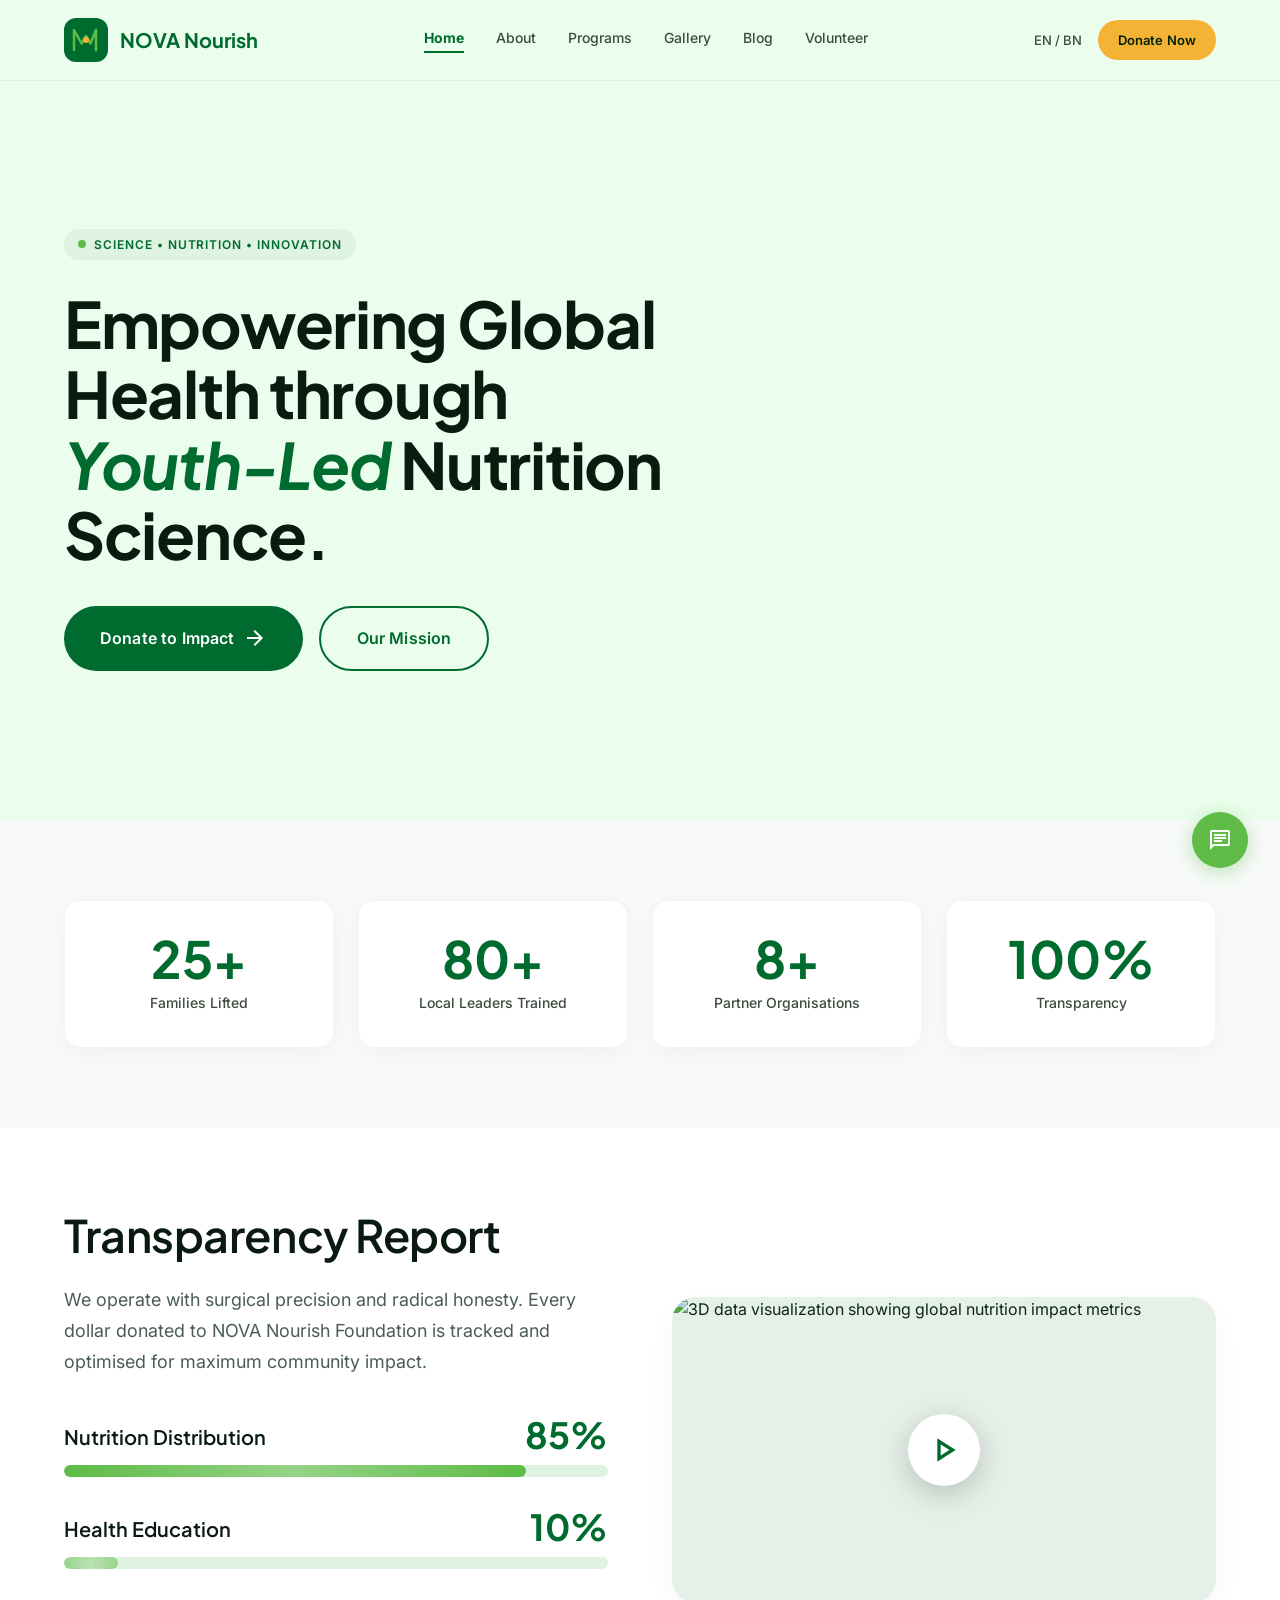
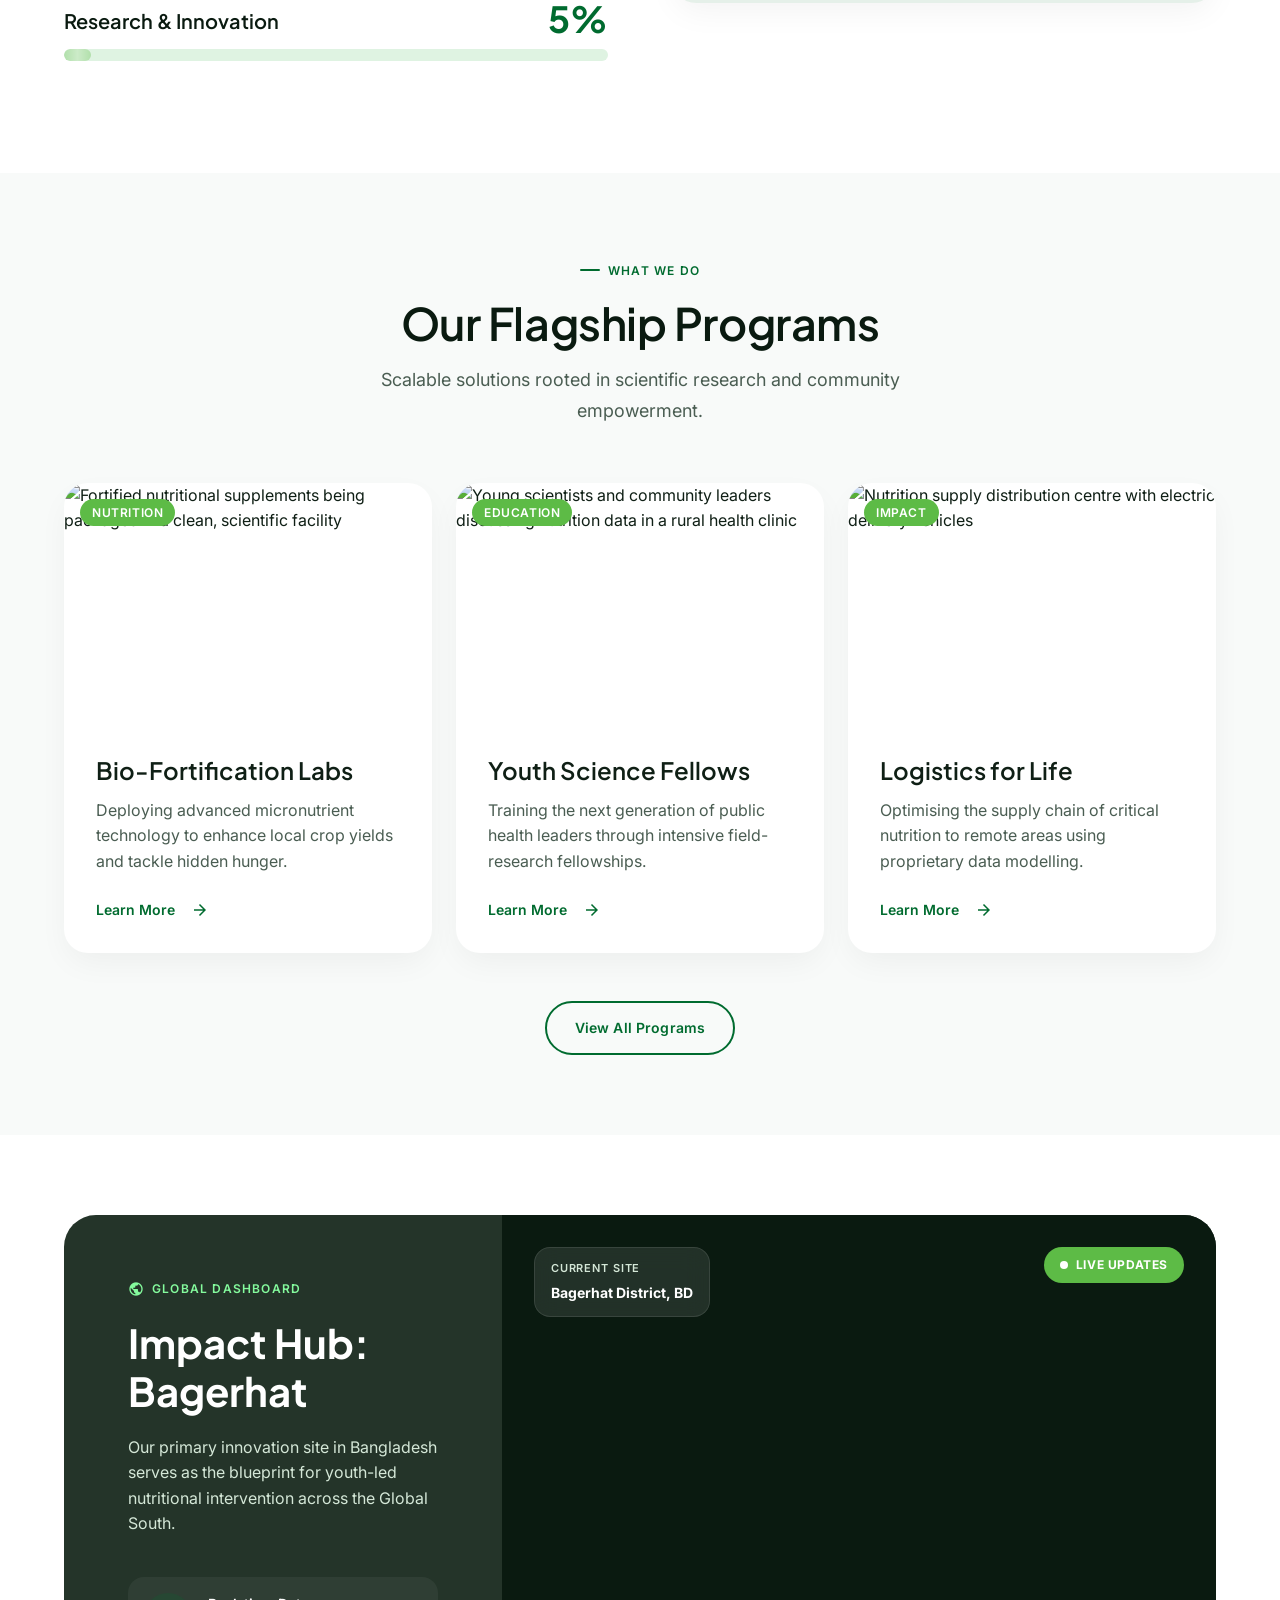
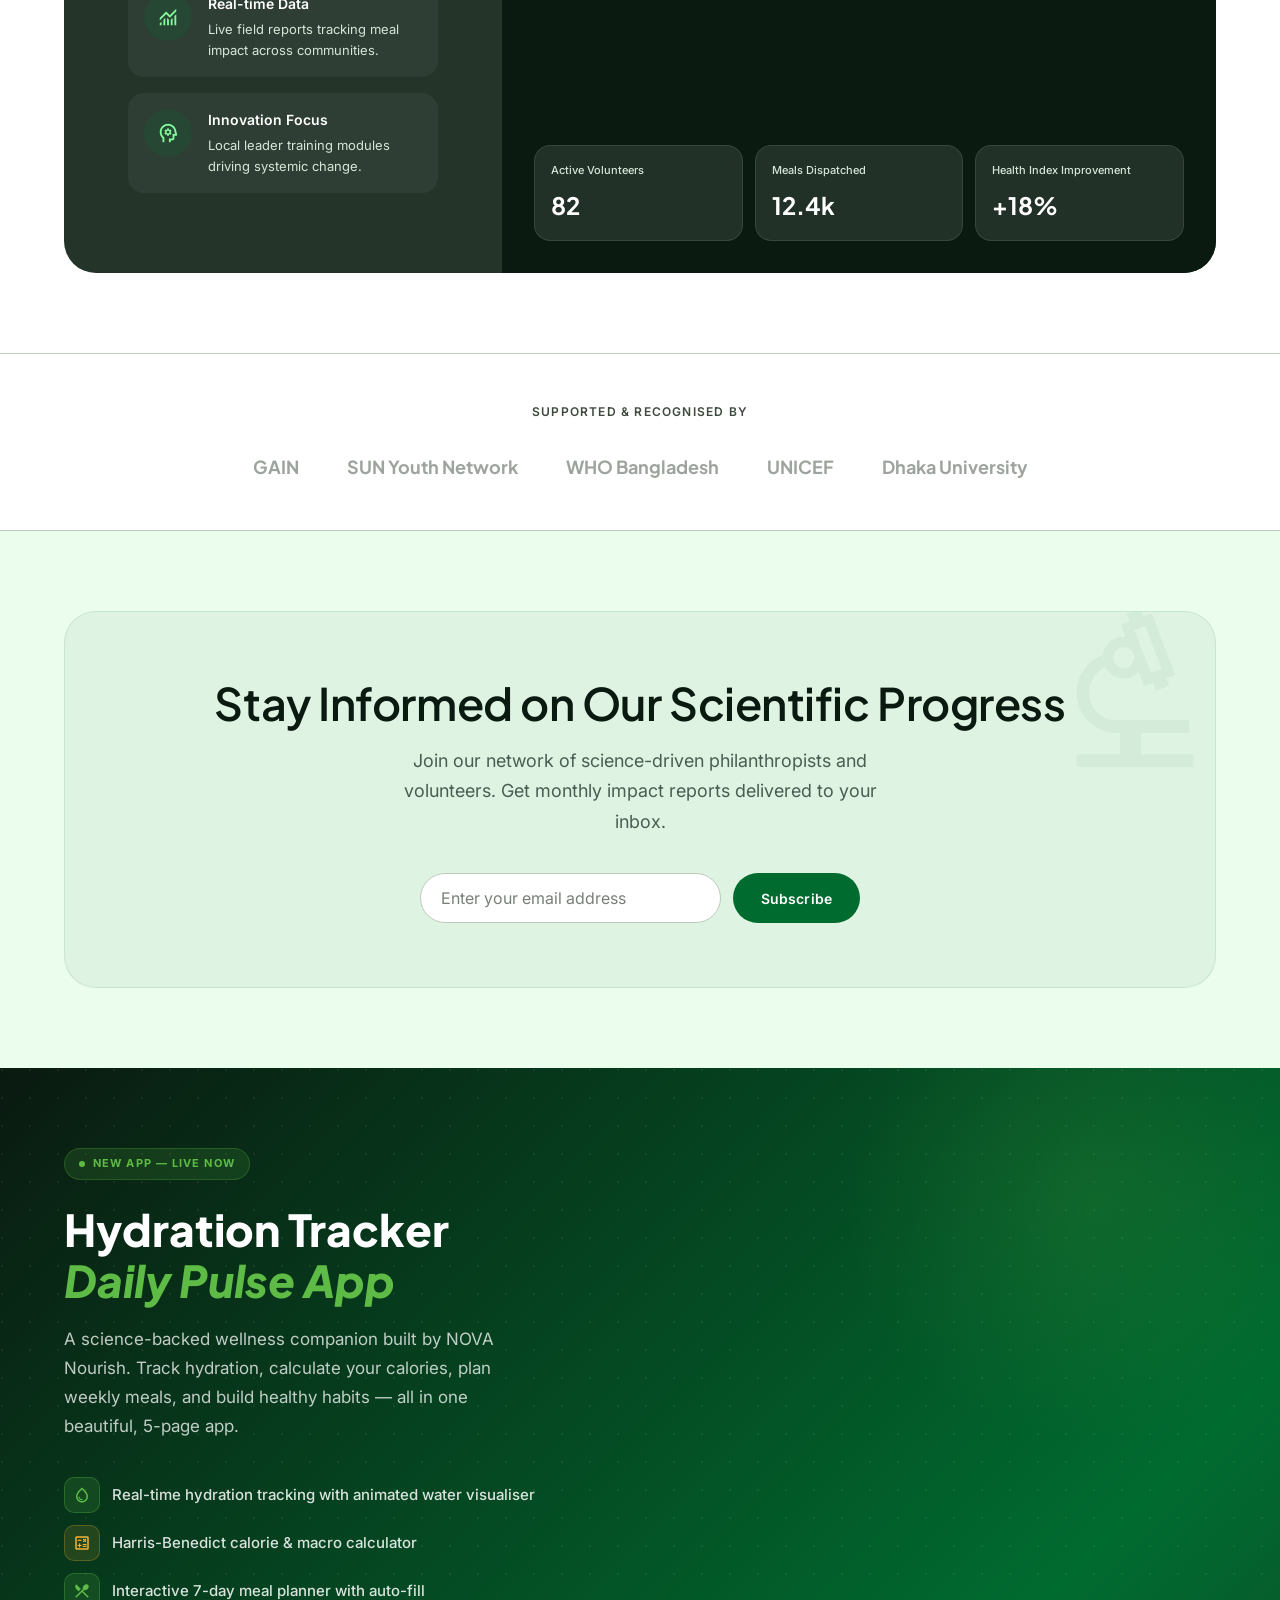
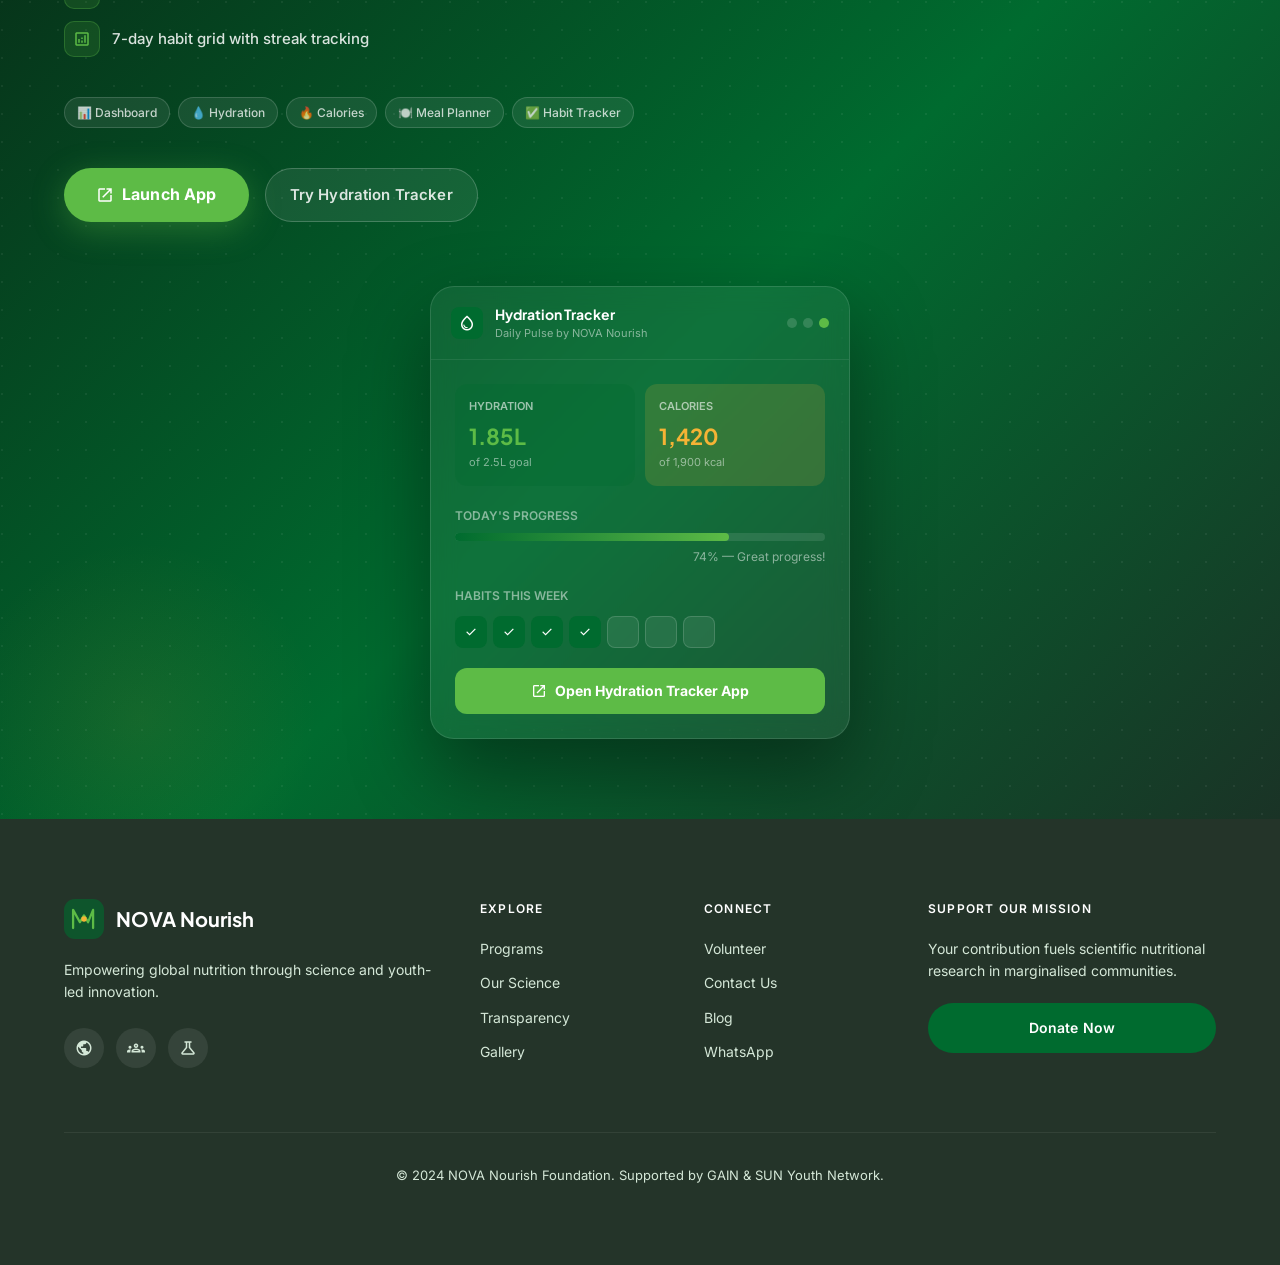
==== commit f701b369: "new app" ====
--- a/index.html
+++ b/index.html
@@ -371,6 +371,153 @@
     </div>
   </section>
 
+  <!-- ===== HYDRATION TRACKER APP SECTION ===== -->
+  <section class="section-py" id="hydration-app" style="background:linear-gradient(135deg,#0a1a10 0%,#006b2f 60%,#1a3326 100%);overflow:hidden;position:relative;">
+
+    <!-- Decorative dots -->
+    <div style="position:absolute;inset:0;background-image:radial-gradient(circle at 2px 2px,rgba(255,255,255,0.06) 1px,transparent 0);background-size:28px 28px;pointer-events:none;"></div>
+    <!-- Glow -->
+    <div style="position:absolute;top:-120px;right:-60px;width:500px;height:500px;border-radius:50%;background:radial-gradient(circle,rgba(93,187,70,0.15) 0%,transparent 70%);pointer-events:none;"></div>
+    <div style="position:absolute;bottom:-80px;left:-40px;width:360px;height:360px;border-radius:50%;background:radial-gradient(circle,rgba(245,179,53,0.08) 0%,transparent 70%);pointer-events:none;"></div>
+
+    <div class="container" style="position:relative;z-index:1;">
+      <div style="display:grid;grid-template-columns:1fr;gap:64px;align-items:center;" id="app-showcase-grid">
+
+        <!-- Left: Text + CTA -->
+        <div class="fade-up">
+          <div style="display:inline-flex;align-items:center;gap:8px;padding:6px 14px;background:rgba(93,187,70,0.15);border-radius:9999px;color:#5dbb46;font-size:11px;font-weight:700;letter-spacing:0.1em;text-transform:uppercase;margin-bottom:24px;border:1px solid rgba(93,187,70,0.25);">
+            <span style="width:6px;height:6px;border-radius:50%;background:#5dbb46;display:inline-block;animation:pulse 2s infinite;"></span>
+            New App — Live Now
+          </div>
+
+          <h2 style="font-family:'Plus Jakarta Sans',sans-serif;font-size:clamp(28px,4vw,44px);font-weight:800;color:white;line-height:1.15;margin-bottom:20px;">
+            Hydration Tracker<br/>
+            <span style="color:#5dbb46;font-style:italic;">Daily Pulse App</span>
+          </h2>
+
+          <p style="font-size:17px;color:rgba(255,255,255,0.75);line-height:1.7;margin-bottom:36px;max-width:480px;">
+            A science-backed wellness companion built by NOVA Nourish. Track hydration, calculate your calories, plan weekly meals, and build healthy habits — all in one beautiful, 5-page app.
+          </p>
+
+          <!-- Feature bullets -->
+          <div style="display:flex;flex-direction:column;gap:12px;margin-bottom:40px;">
+            <div style="display:flex;align-items:center;gap:12px;">
+              <div style="width:36px;height:36px;border-radius:10px;background:rgba(93,187,70,0.15);border:1px solid rgba(93,187,70,0.3);display:flex;align-items:center;justify-content:center;flex-shrink:0;">
+                <span class="material-symbols-outlined" style="font-size:18px;color:#5dbb46;">water_drop</span>
+              </div>
+              <span style="font-size:15px;color:rgba(255,255,255,0.85);font-weight:500;">Real-time hydration tracking with animated water visualiser</span>
+            </div>
+            <div style="display:flex;align-items:center;gap:12px;">
+              <div style="width:36px;height:36px;border-radius:10px;background:rgba(245,179,53,0.12);border:1px solid rgba(245,179,53,0.25);display:flex;align-items:center;justify-content:center;flex-shrink:0;">
+                <span class="material-symbols-outlined" style="font-size:18px;color:#f5b335;">calculate</span>
+              </div>
+              <span style="font-size:15px;color:rgba(255,255,255,0.85);font-weight:500;">Harris-Benedict calorie & macro calculator</span>
+            </div>
+            <div style="display:flex;align-items:center;gap:12px;">
+              <div style="width:36px;height:36px;border-radius:10px;background:rgba(93,187,70,0.15);border:1px solid rgba(93,187,70,0.3);display:flex;align-items:center;justify-content:center;flex-shrink:0;">
+                <span class="material-symbols-outlined" style="font-size:18px;color:#5dbb46;">restaurant_menu</span>
+              </div>
+              <span style="font-size:15px;color:rgba(255,255,255,0.85);font-weight:500;">Interactive 7-day meal planner with auto-fill</span>
+            </div>
+            <div style="display:flex;align-items:center;gap:12px;">
+              <div style="width:36px;height:36px;border-radius:10px;background:rgba(93,187,70,0.15);border:1px solid rgba(93,187,70,0.3);display:flex;align-items:center;justify-content:center;flex-shrink:0;">
+                <span class="material-symbols-outlined" style="font-size:18px;color:#5dbb46;">analytics</span>
+              </div>
+              <span style="font-size:15px;color:rgba(255,255,255,0.85);font-weight:500;">7-day habit grid with streak tracking</span>
+            </div>
+          </div>
+
+          <!-- Pages badges -->
+          <div style="display:flex;gap:8px;flex-wrap:wrap;margin-bottom:40px;">
+            <span style="padding:5px 12px;border-radius:9999px;background:rgba(255,255,255,0.08);border:1px solid rgba(255,255,255,0.15);color:rgba(255,255,255,0.75);font-size:12px;font-weight:500;">📊 Dashboard</span>
+            <span style="padding:5px 12px;border-radius:9999px;background:rgba(255,255,255,0.08);border:1px solid rgba(255,255,255,0.15);color:rgba(255,255,255,0.75);font-size:12px;font-weight:500;">💧 Hydration</span>
+            <span style="padding:5px 12px;border-radius:9999px;background:rgba(255,255,255,0.08);border:1px solid rgba(255,255,255,0.15);color:rgba(255,255,255,0.75);font-size:12px;font-weight:500;">🔥 Calories</span>
+            <span style="padding:5px 12px;border-radius:9999px;background:rgba(255,255,255,0.08);border:1px solid rgba(255,255,255,0.15);color:rgba(255,255,255,0.75);font-size:12px;font-weight:500;">🍽️ Meal Planner</span>
+            <span style="padding:5px 12px;border-radius:9999px;background:rgba(255,255,255,0.08);border:1px solid rgba(255,255,255,0.15);color:rgba(255,255,255,0.75);font-size:12px;font-weight:500;">✅ Habit Tracker</span>
+          </div>
+
+          <div style="display:flex;gap:16px;flex-wrap:wrap;">
+            <a href="hydration-tracker/index.html" class="btn" style="background:#5dbb46;color:white;font-size:16px;padding:14px 32px;border-radius:9999px;font-weight:700;box-shadow:0 8px 32px rgba(93,187,70,0.35);transition:transform 0.2s,box-shadow 0.2s;" onmouseover="this.style.transform='translateY(-2px)';this.style.boxShadow='0 12px 40px rgba(93,187,70,0.45)';" onmouseout="this.style.transform='';this.style.boxShadow='0 8px 32px rgba(93,187,70,0.35)';">
+              <span class="material-symbols-outlined" style="font-size:18px;">open_in_new</span>
+              Launch App
+            </a>
+            <a href="hydration-tracker/index.html#page-hydration" class="btn" style="background:rgba(255,255,255,0.08);color:rgba(255,255,255,0.85);border:1.5px solid rgba(255,255,255,0.2);font-size:15px;padding:13px 24px;border-radius:9999px;">
+              Try Hydration Tracker
+            </a>
+          </div>
+        </div>
+
+        <!-- Right: App Preview Card -->
+        <div class="fade-up" style="display:flex;justify-content:center;">
+          <div style="width:100%;max-width:420px;background:rgba(255,255,255,0.06);backdrop-filter:blur(12px);border:1px solid rgba(255,255,255,0.12);border-radius:24px;overflow:hidden;box-shadow:0 32px 80px rgba(0,0,0,0.4);">
+            <!-- App bar -->
+            <div style="padding:16px 20px;border-bottom:1px solid rgba(255,255,255,0.08);display:flex;align-items:center;gap:12px;">
+              <div style="width:32px;height:32px;border-radius:8px;background:#006b2f;display:flex;align-items:center;justify-content:center;">
+                <span class="material-symbols-outlined" style="font-size:18px;color:white;">water_drop</span>
+              </div>
+              <div>
+                <p style="font-family:'Plus Jakarta Sans',sans-serif;font-size:14px;font-weight:700;color:white;">Hydration Tracker</p>
+                <p style="font-size:11px;color:rgba(255,255,255,0.5);">Daily Pulse by NOVA Nourish</p>
+              </div>
+              <div style="margin-left:auto;display:flex;gap:6px;">
+                <div style="width:10px;height:10px;border-radius:50%;background:rgba(255,255,255,0.15);"></div>
+                <div style="width:10px;height:10px;border-radius:50%;background:rgba(255,255,255,0.15);"></div>
+                <div style="width:10px;height:10px;border-radius:50%;background:#5dbb46;"></div>
+              </div>
+            </div>
+            <!-- App preview content -->
+            <div style="padding:24px;">
+              <!-- Mini stats -->
+              <div style="display:grid;grid-template-columns:repeat(2,1fr);gap:10px;margin-bottom:20px;">
+                <div style="background:rgba(0,107,47,0.3);border-radius:12px;padding:14px;">
+                  <p style="font-size:11px;color:rgba(255,255,255,0.6);margin-bottom:4px;font-weight:600;">HYDRATION</p>
+                  <p style="font-family:'Plus Jakarta Sans',sans-serif;font-size:22px;font-weight:700;color:#5dbb46;">1.85L</p>
+                  <p style="font-size:11px;color:rgba(255,255,255,0.5);">of 2.5L goal</p>
+                </div>
+                <div style="background:rgba(245,179,53,0.15);border-radius:12px;padding:14px;">
+                  <p style="font-size:11px;color:rgba(255,255,255,0.6);margin-bottom:4px;font-weight:600;">CALORIES</p>
+                  <p style="font-family:'Plus Jakarta Sans',sans-serif;font-size:22px;font-weight:700;color:#f5b335;">1,420</p>
+                  <p style="font-size:11px;color:rgba(255,255,255,0.5);">of 1,900 kcal</p>
+                </div>
+              </div>
+              <!-- Progress -->
+              <p style="font-size:12px;color:rgba(255,255,255,0.5);margin-bottom:8px;font-weight:600;">TODAY'S PROGRESS</p>
+              <div style="height:8px;background:rgba(255,255,255,0.1);border-radius:9999px;margin-bottom:6px;overflow:hidden;">
+                <div style="height:100%;width:74%;background:linear-gradient(to right,#006b2f,#5dbb46);border-radius:9999px;"></div>
+              </div>
+              <p style="font-size:12px;color:rgba(255,255,255,0.5);text-align:right;margin-bottom:20px;">74% — Great progress!</p>
+              <!-- Habit dots -->
+              <p style="font-size:12px;color:rgba(255,255,255,0.5);margin-bottom:10px;font-weight:600;">HABITS THIS WEEK</p>
+              <div style="display:flex;gap:6px;">
+                <div style="width:32px;height:32px;border-radius:8px;background:#006b2f;display:flex;align-items:center;justify-content:center;">
+                  <span class="material-symbols-outlined" style="font-size:14px;color:white;">check</span>
+                </div>
+                <div style="width:32px;height:32px;border-radius:8px;background:#006b2f;display:flex;align-items:center;justify-content:center;">
+                  <span class="material-symbols-outlined" style="font-size:14px;color:white;">check</span>
+                </div>
+                <div style="width:32px;height:32px;border-radius:8px;background:#006b2f;display:flex;align-items:center;justify-content:center;">
+                  <span class="material-symbols-outlined" style="font-size:14px;color:white;">check</span>
+                </div>
+                <div style="width:32px;height:32px;border-radius:8px;background:#006b2f;display:flex;align-items:center;justify-content:center;">
+                  <span class="material-symbols-outlined" style="font-size:14px;color:white;">check</span>
+                </div>
+                <div style="width:32px;height:32px;border-radius:8px;background:rgba(255,255,255,0.08);border:1px solid rgba(255,255,255,0.15);"></div>
+                <div style="width:32px;height:32px;border-radius:8px;background:rgba(255,255,255,0.08);border:1px solid rgba(255,255,255,0.15);"></div>
+                <div style="width:32px;height:32px;border-radius:8px;background:rgba(255,255,255,0.08);border:1px solid rgba(255,255,255,0.15);"></div>
+              </div>
+              <!-- CTA -->
+              <a href="hydration-tracker/index.html" style="display:flex;align-items:center;justify-content:center;gap:8px;margin-top:20px;padding:12px;background:#5dbb46;color:white;border-radius:12px;font-size:14px;font-weight:700;text-decoration:none;transition:opacity 0.2s;" onmouseover="this.style.opacity='0.9'" onmouseout="this.style.opacity='1'">
+                <span class="material-symbols-outlined" style="font-size:16px;">open_in_new</span>
+                Open Hydration Tracker App
+              </a>
+            </div>
+          </div>
+        </div>
+
+      </div>
+    </div>
+  </section>
+
 </main>
 
 <!-- ===== FOOTER ===== -->
